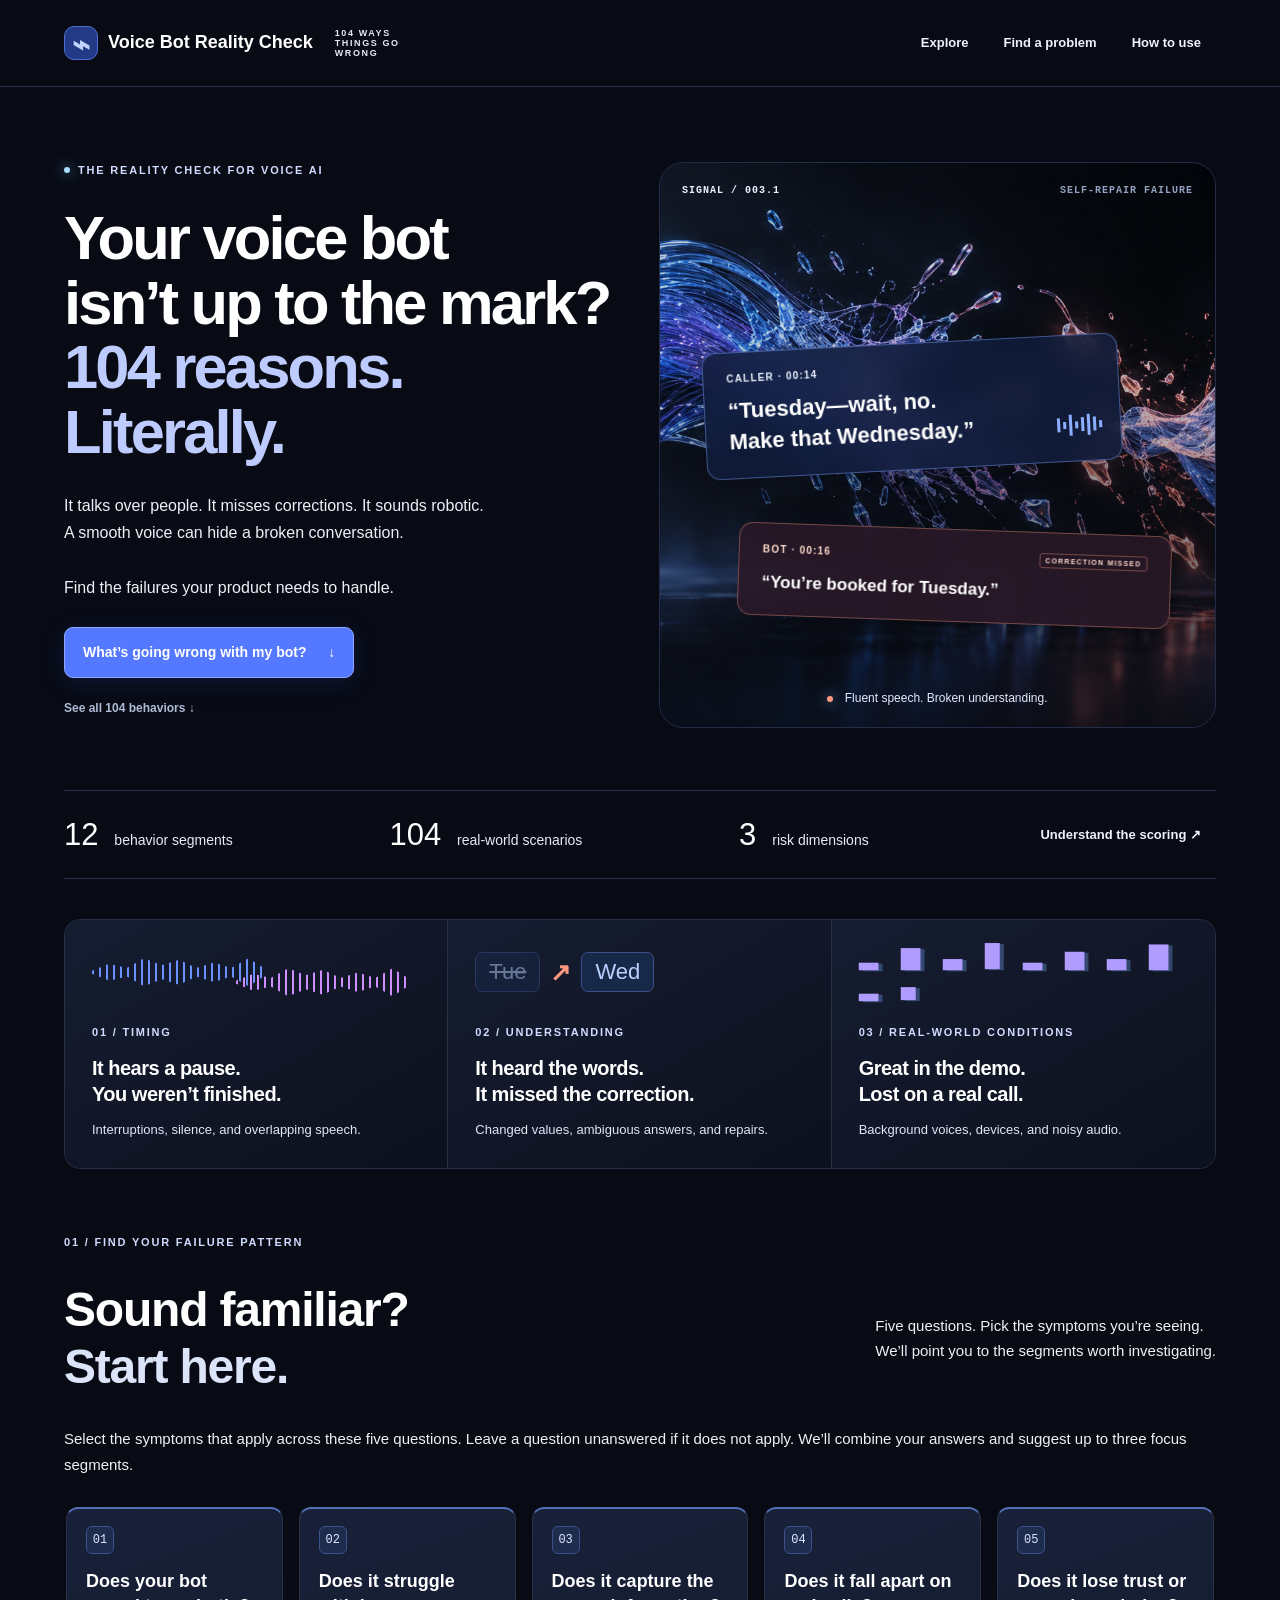
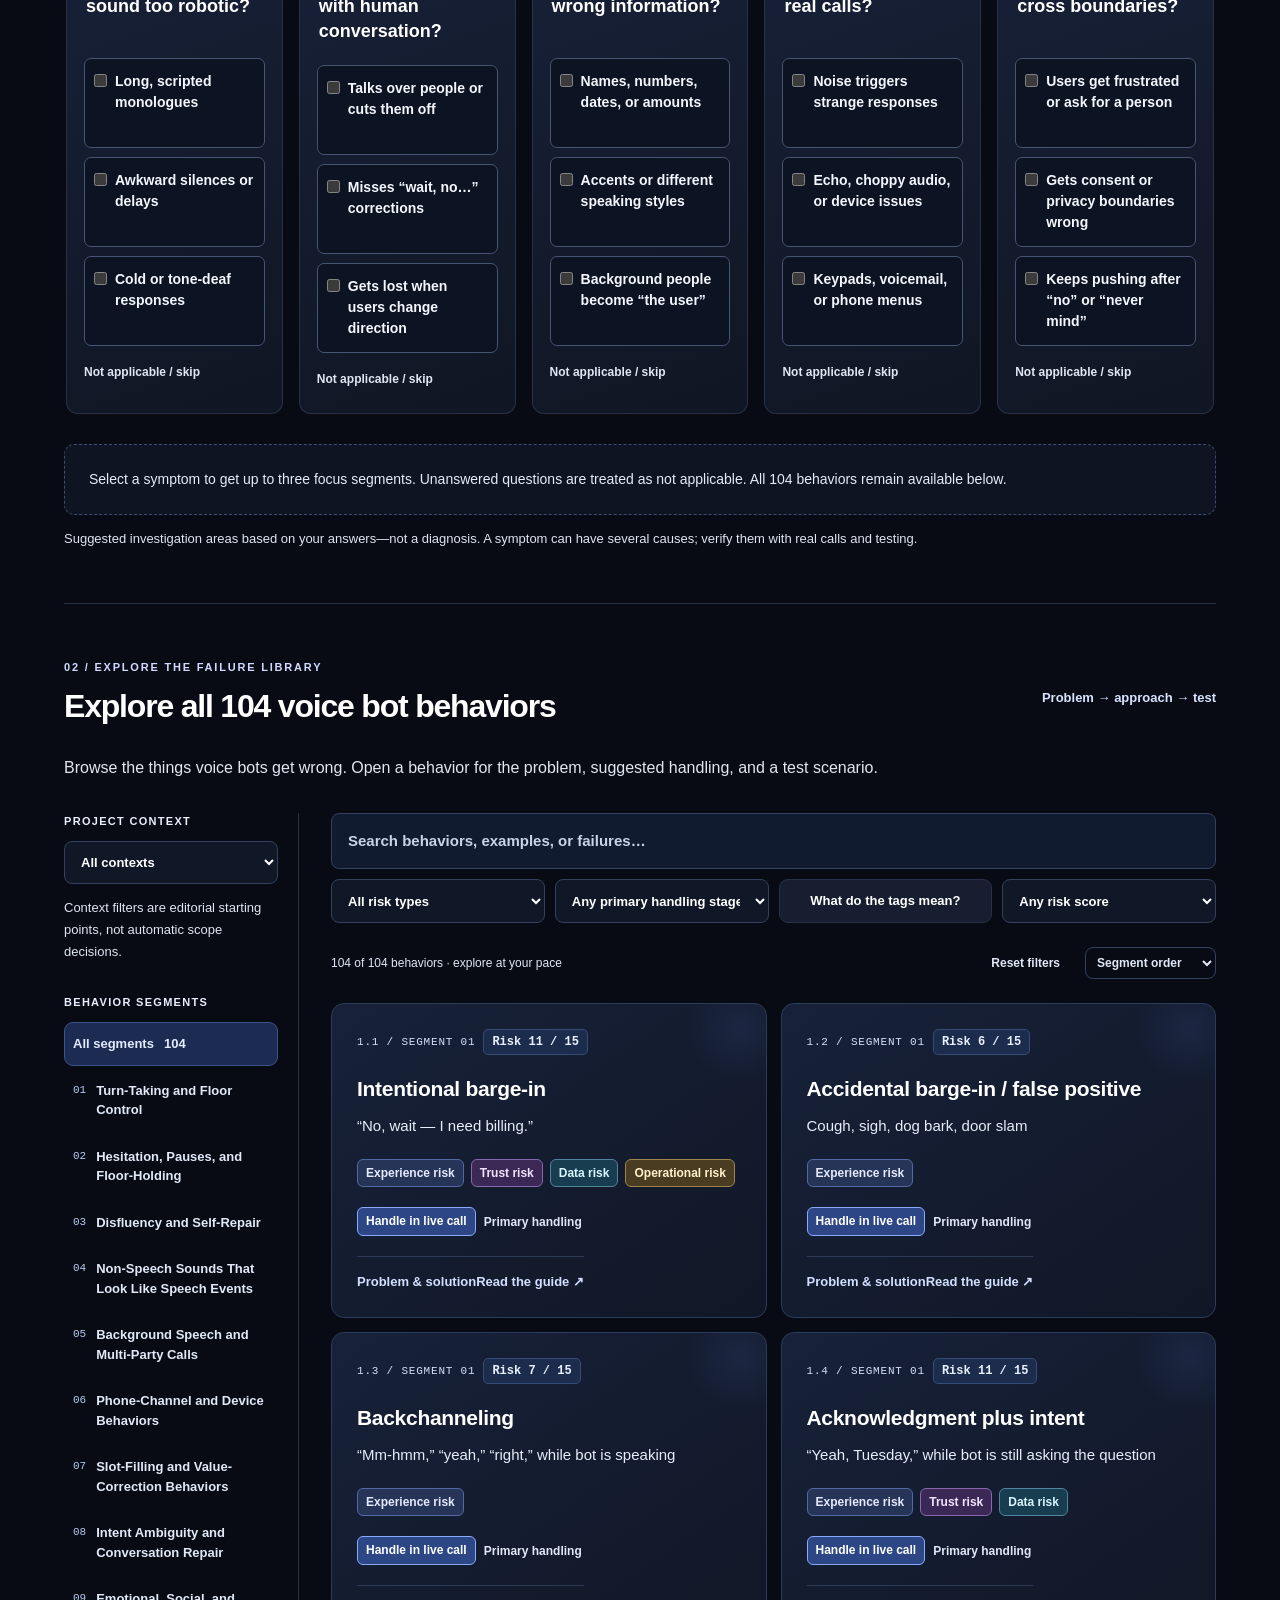
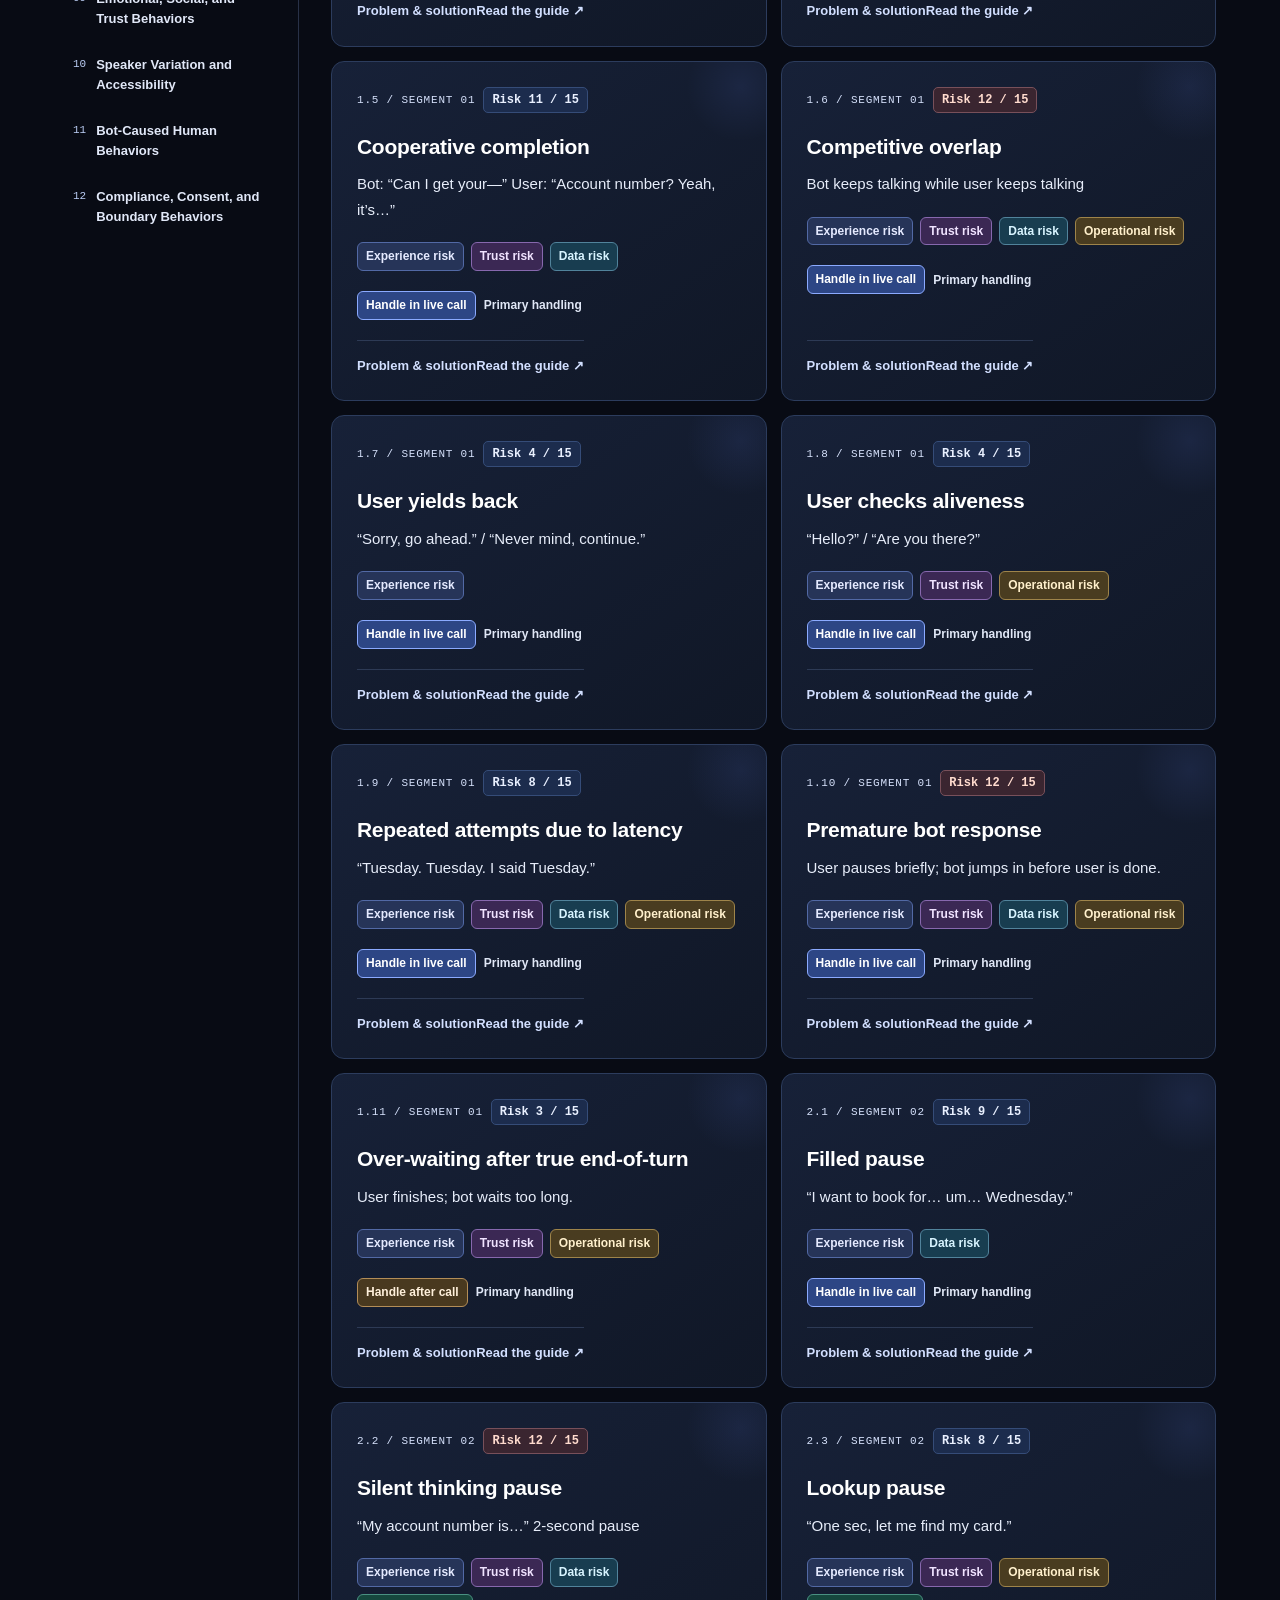
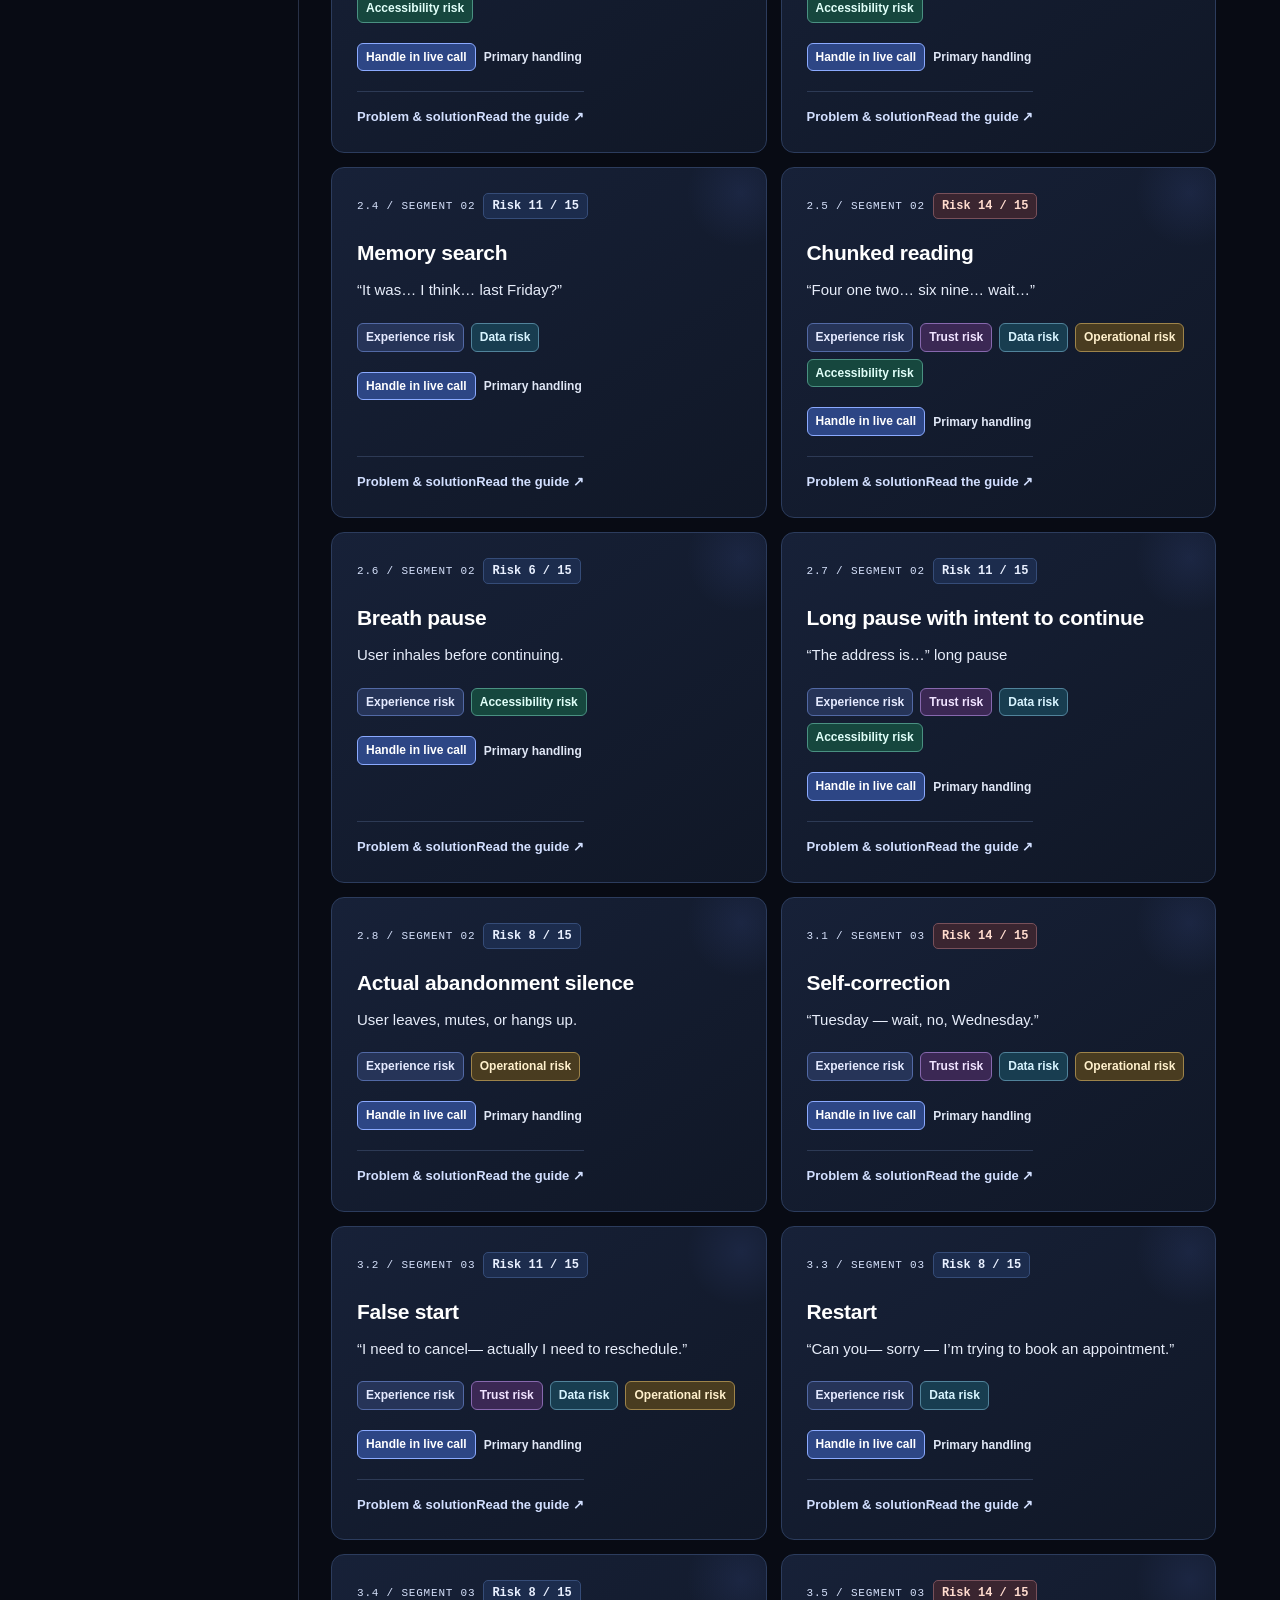
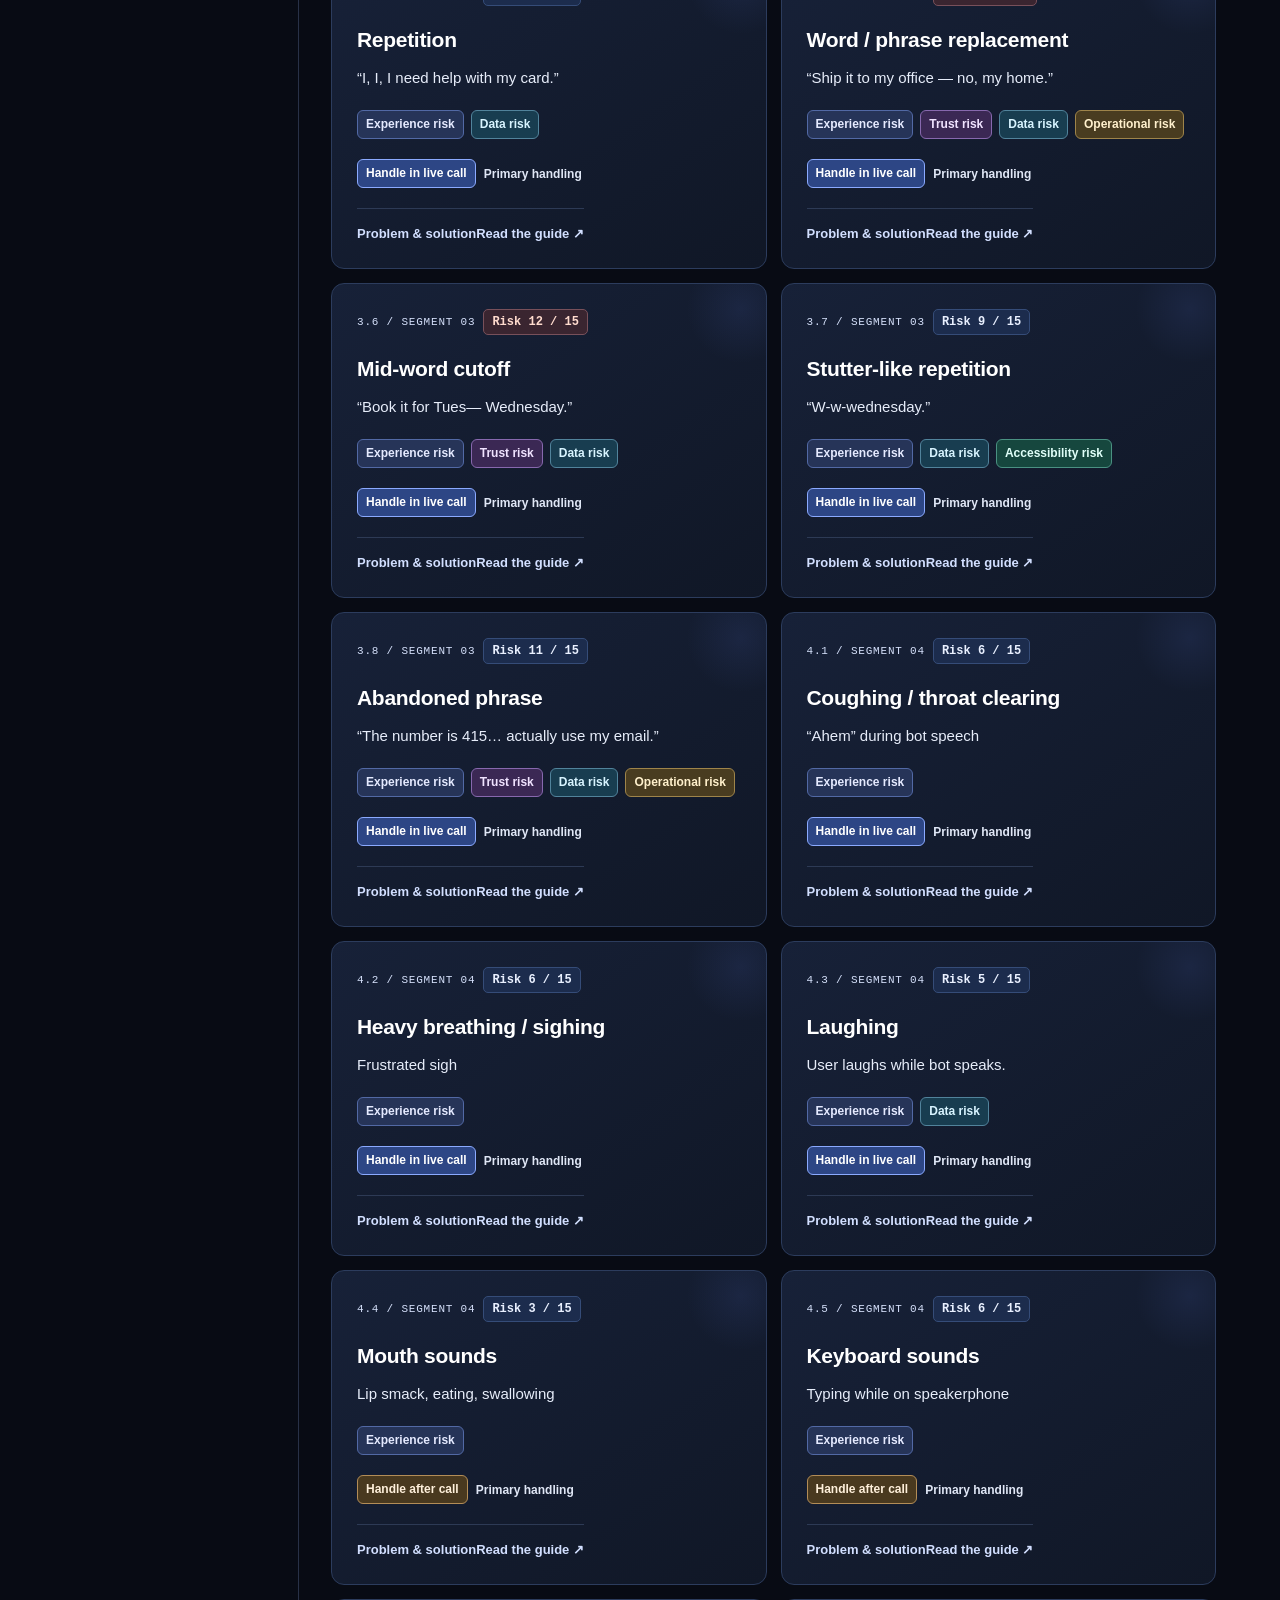
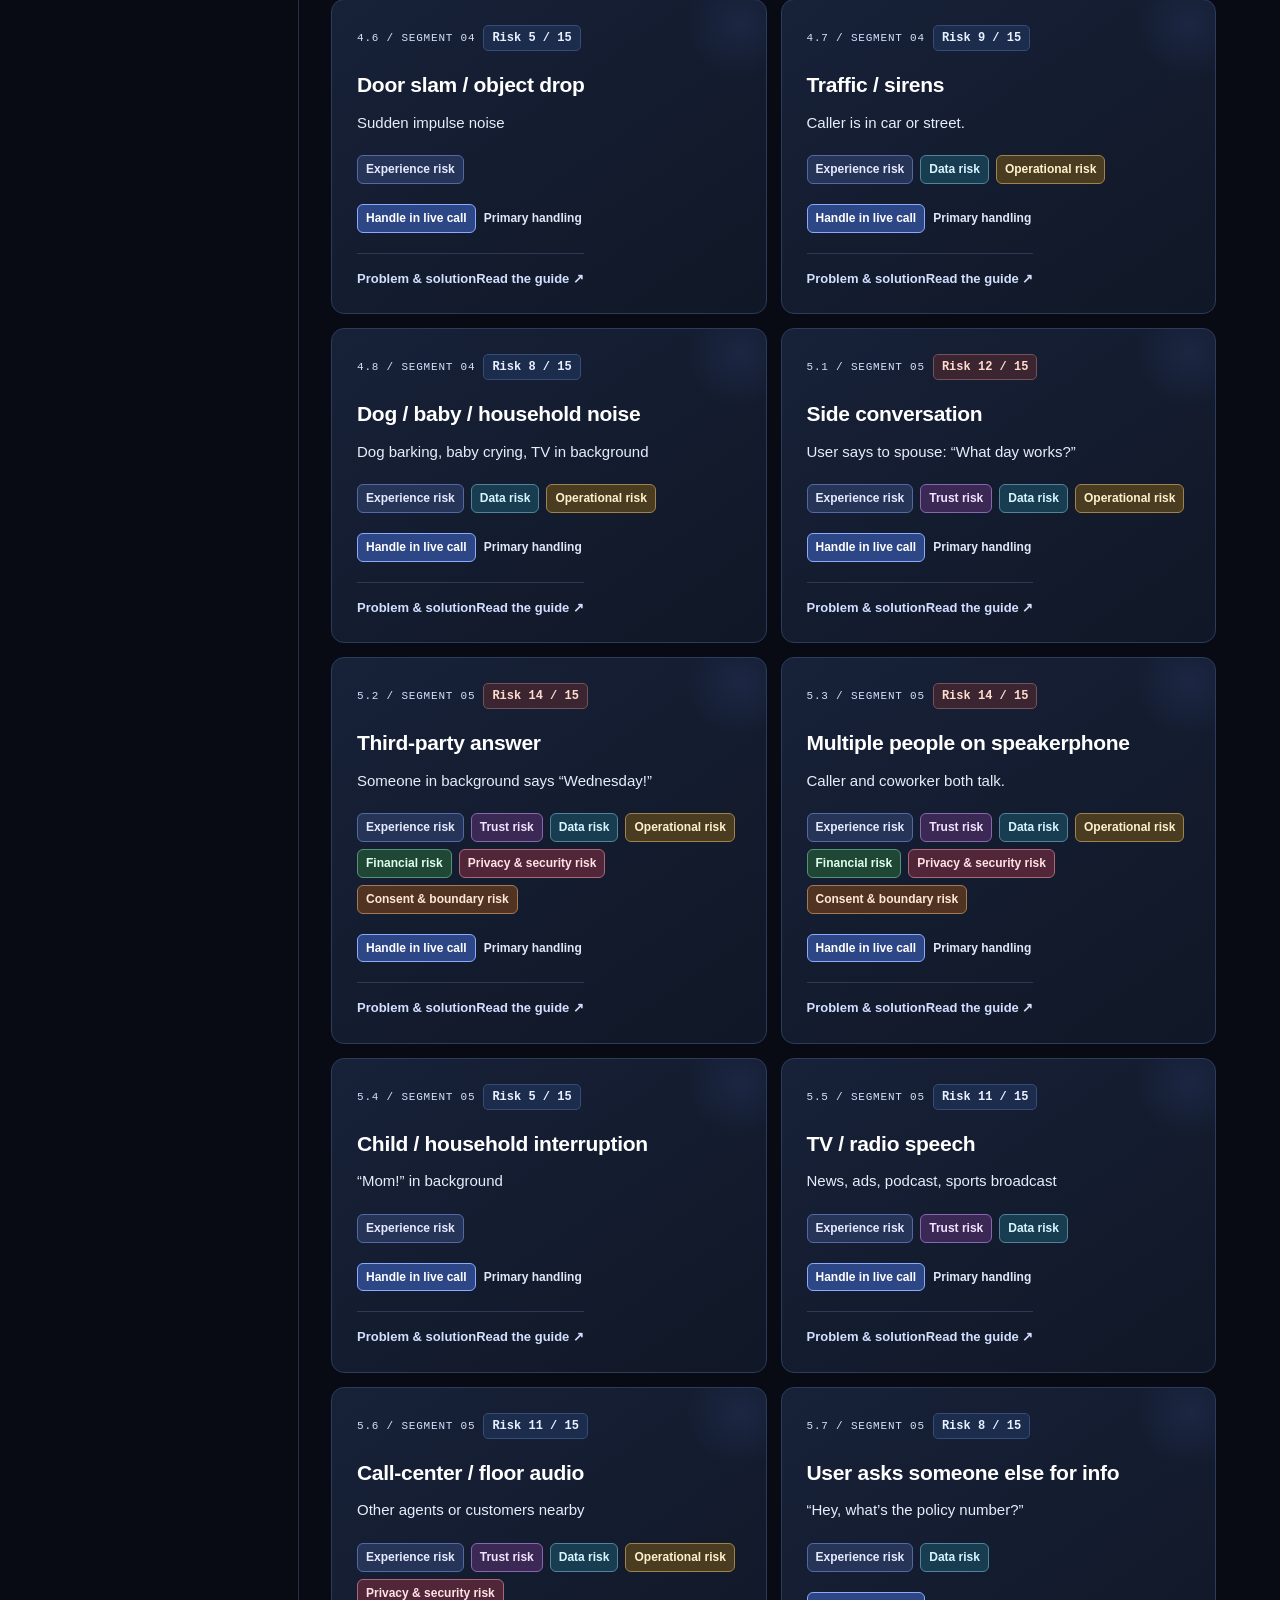
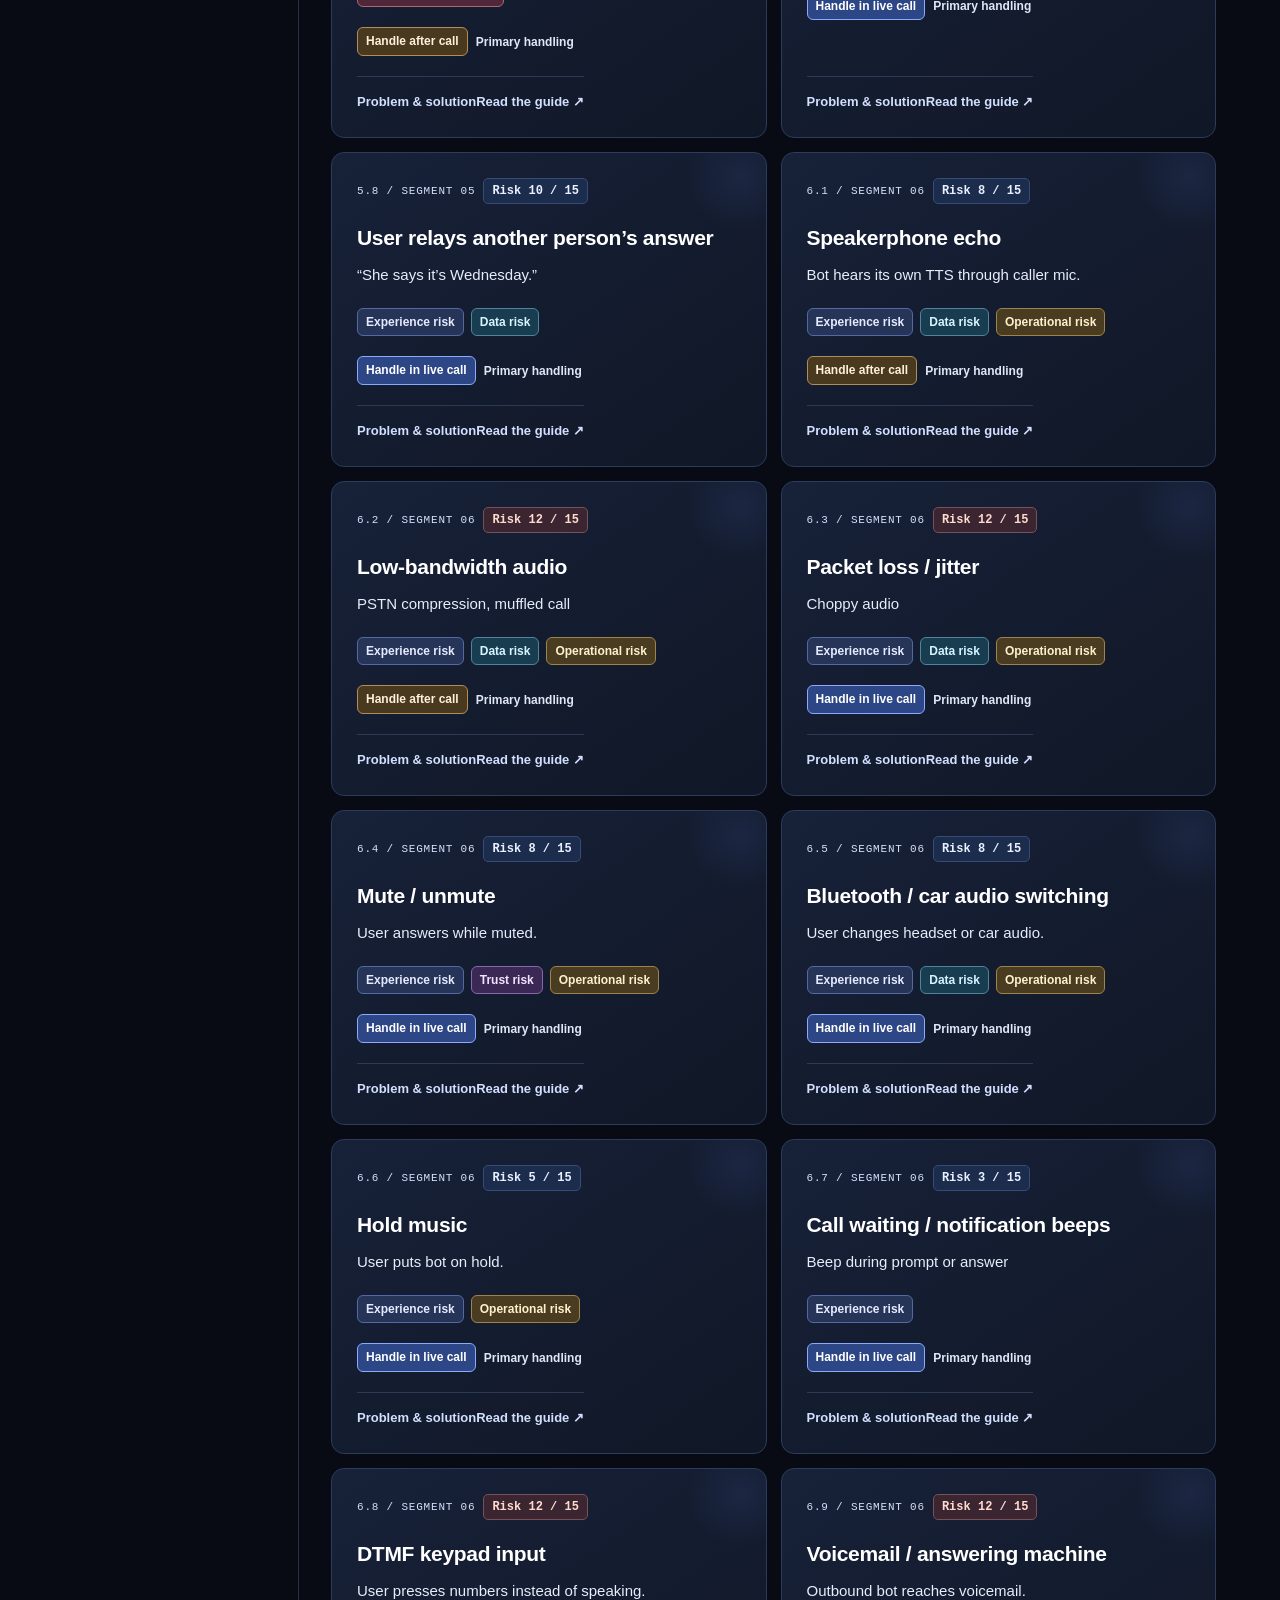
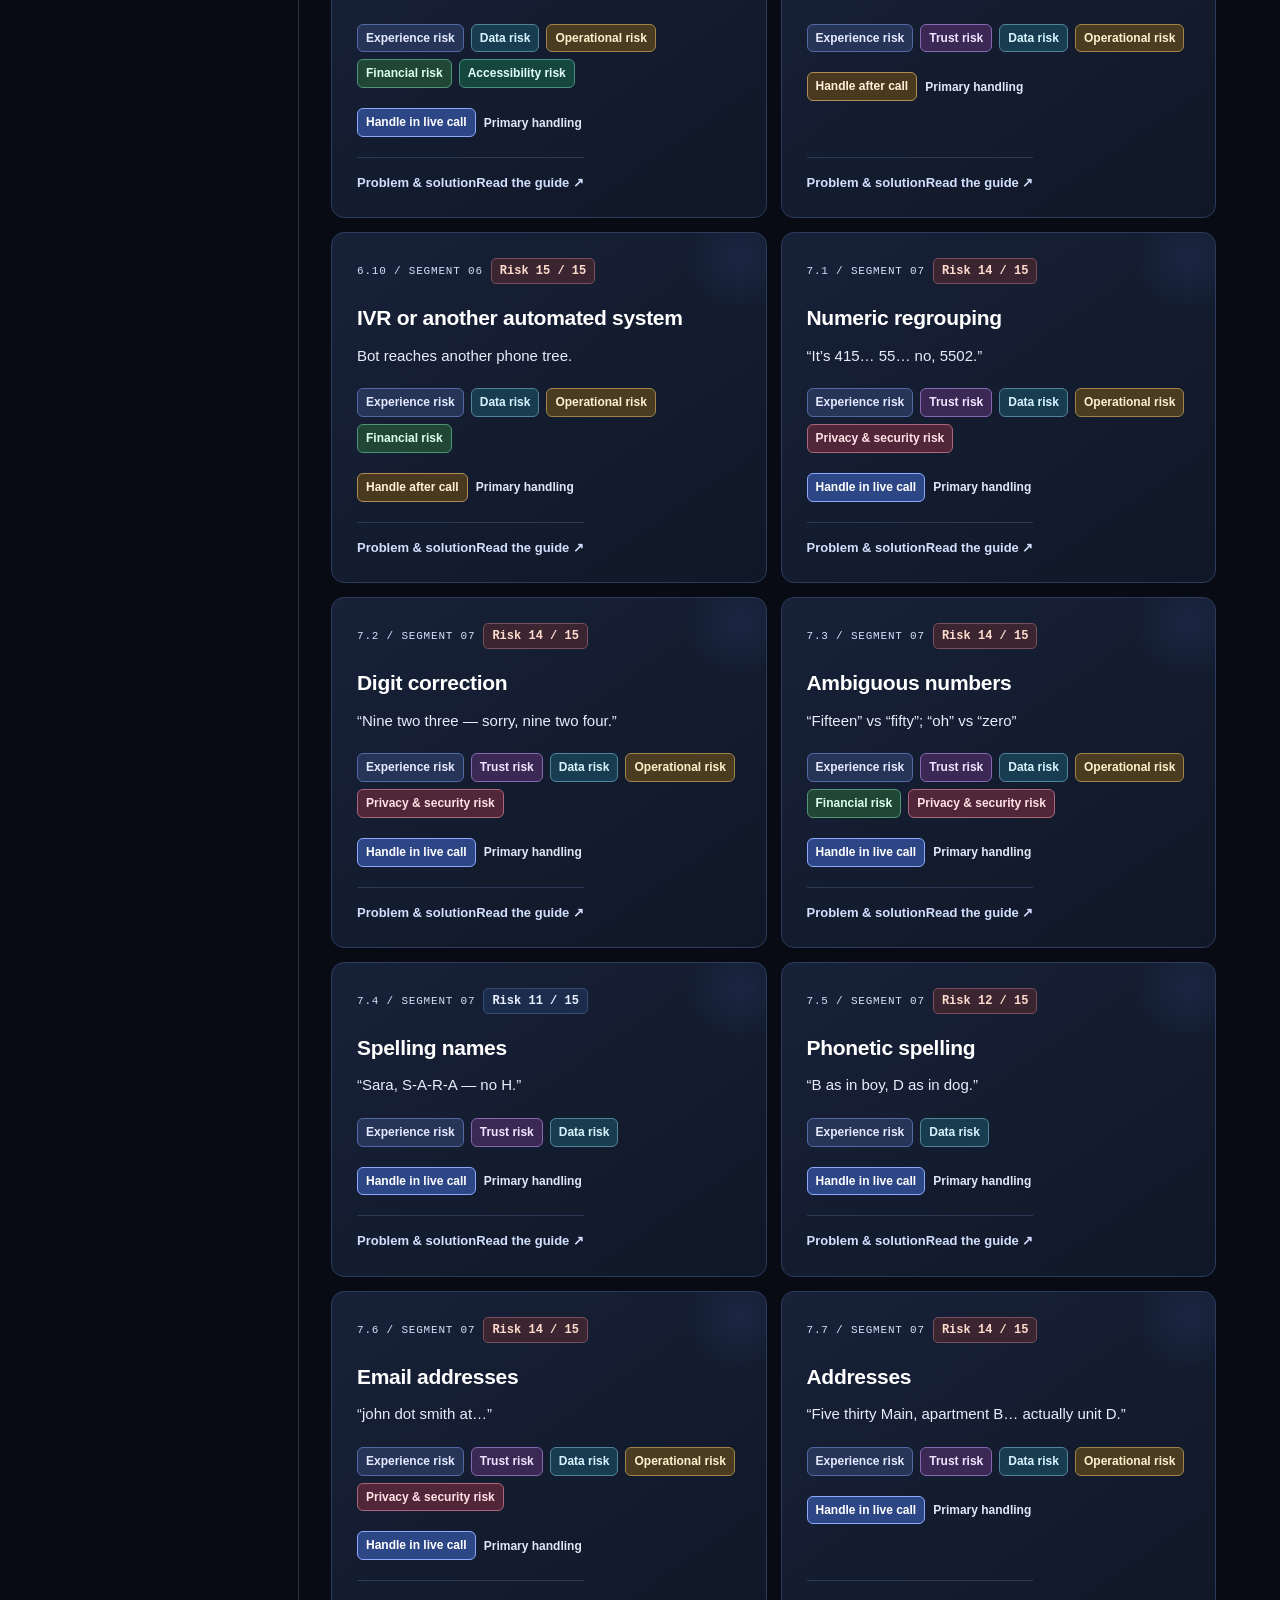
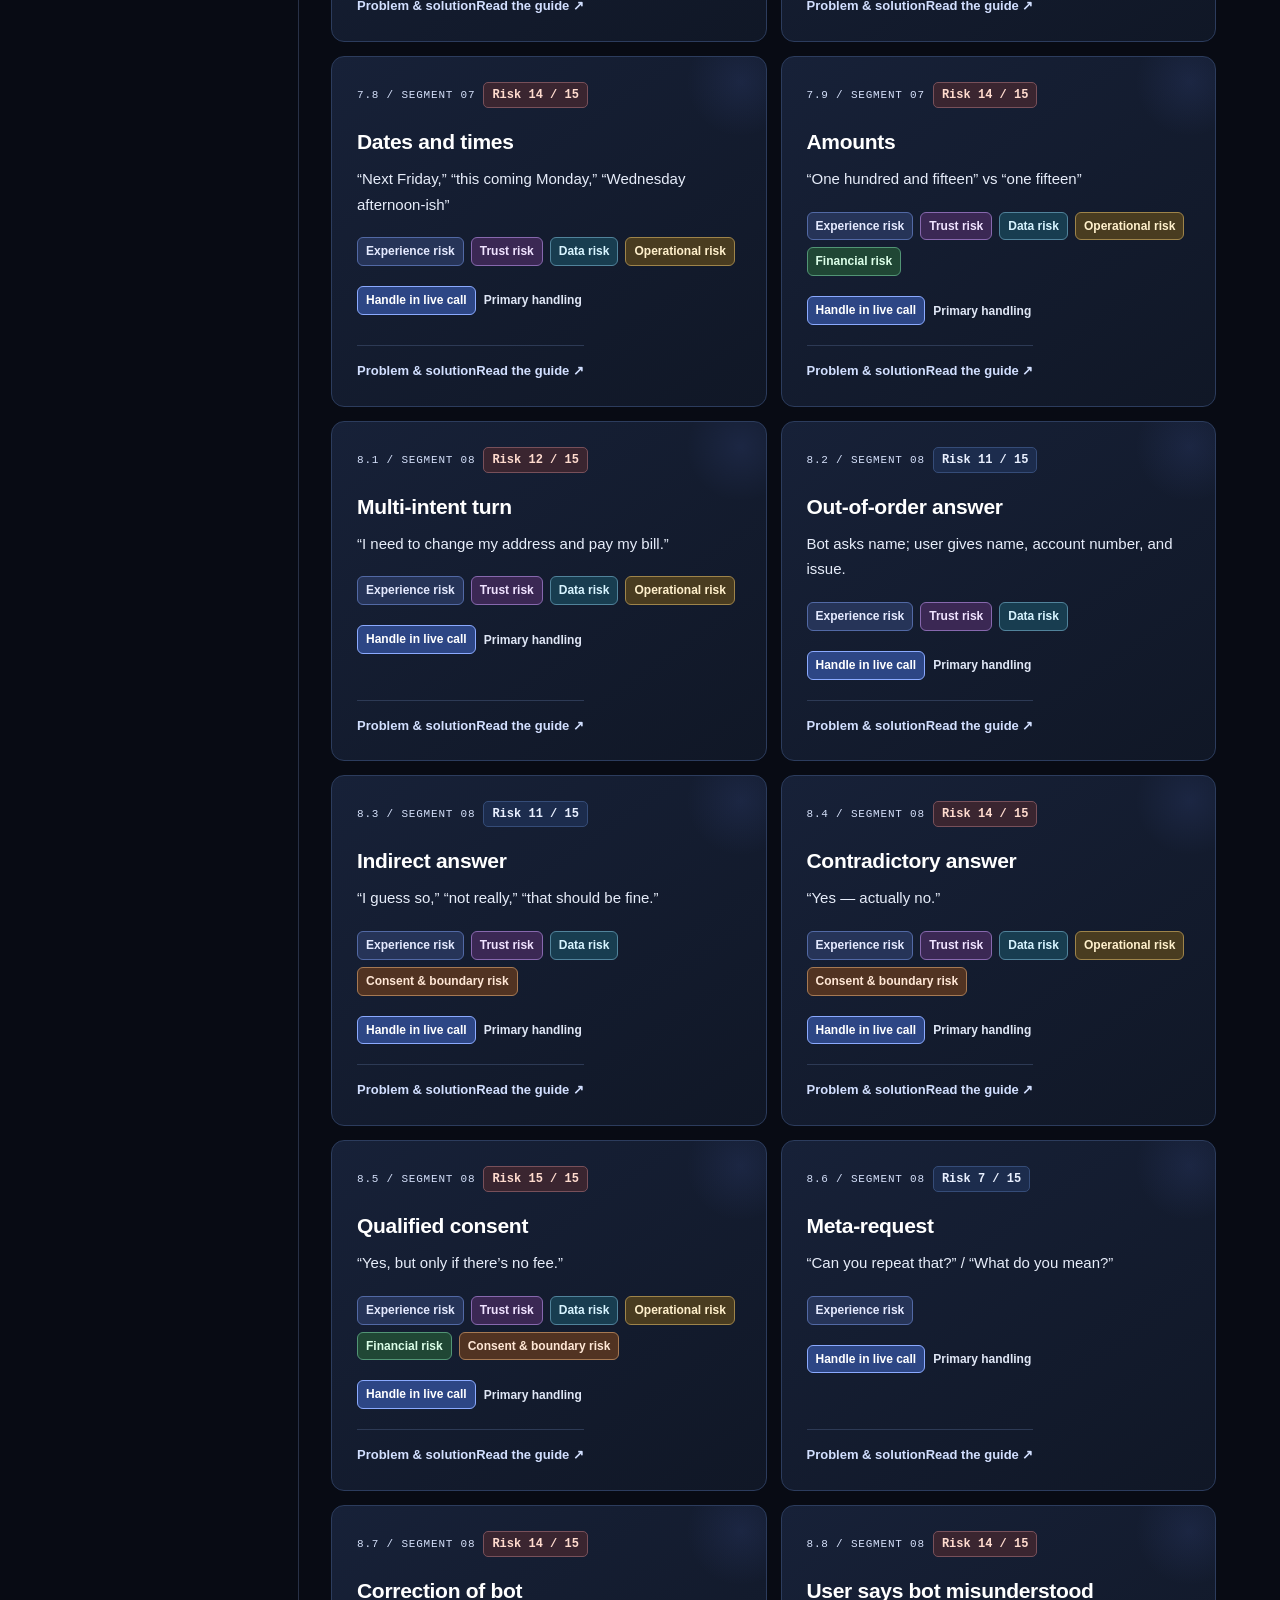
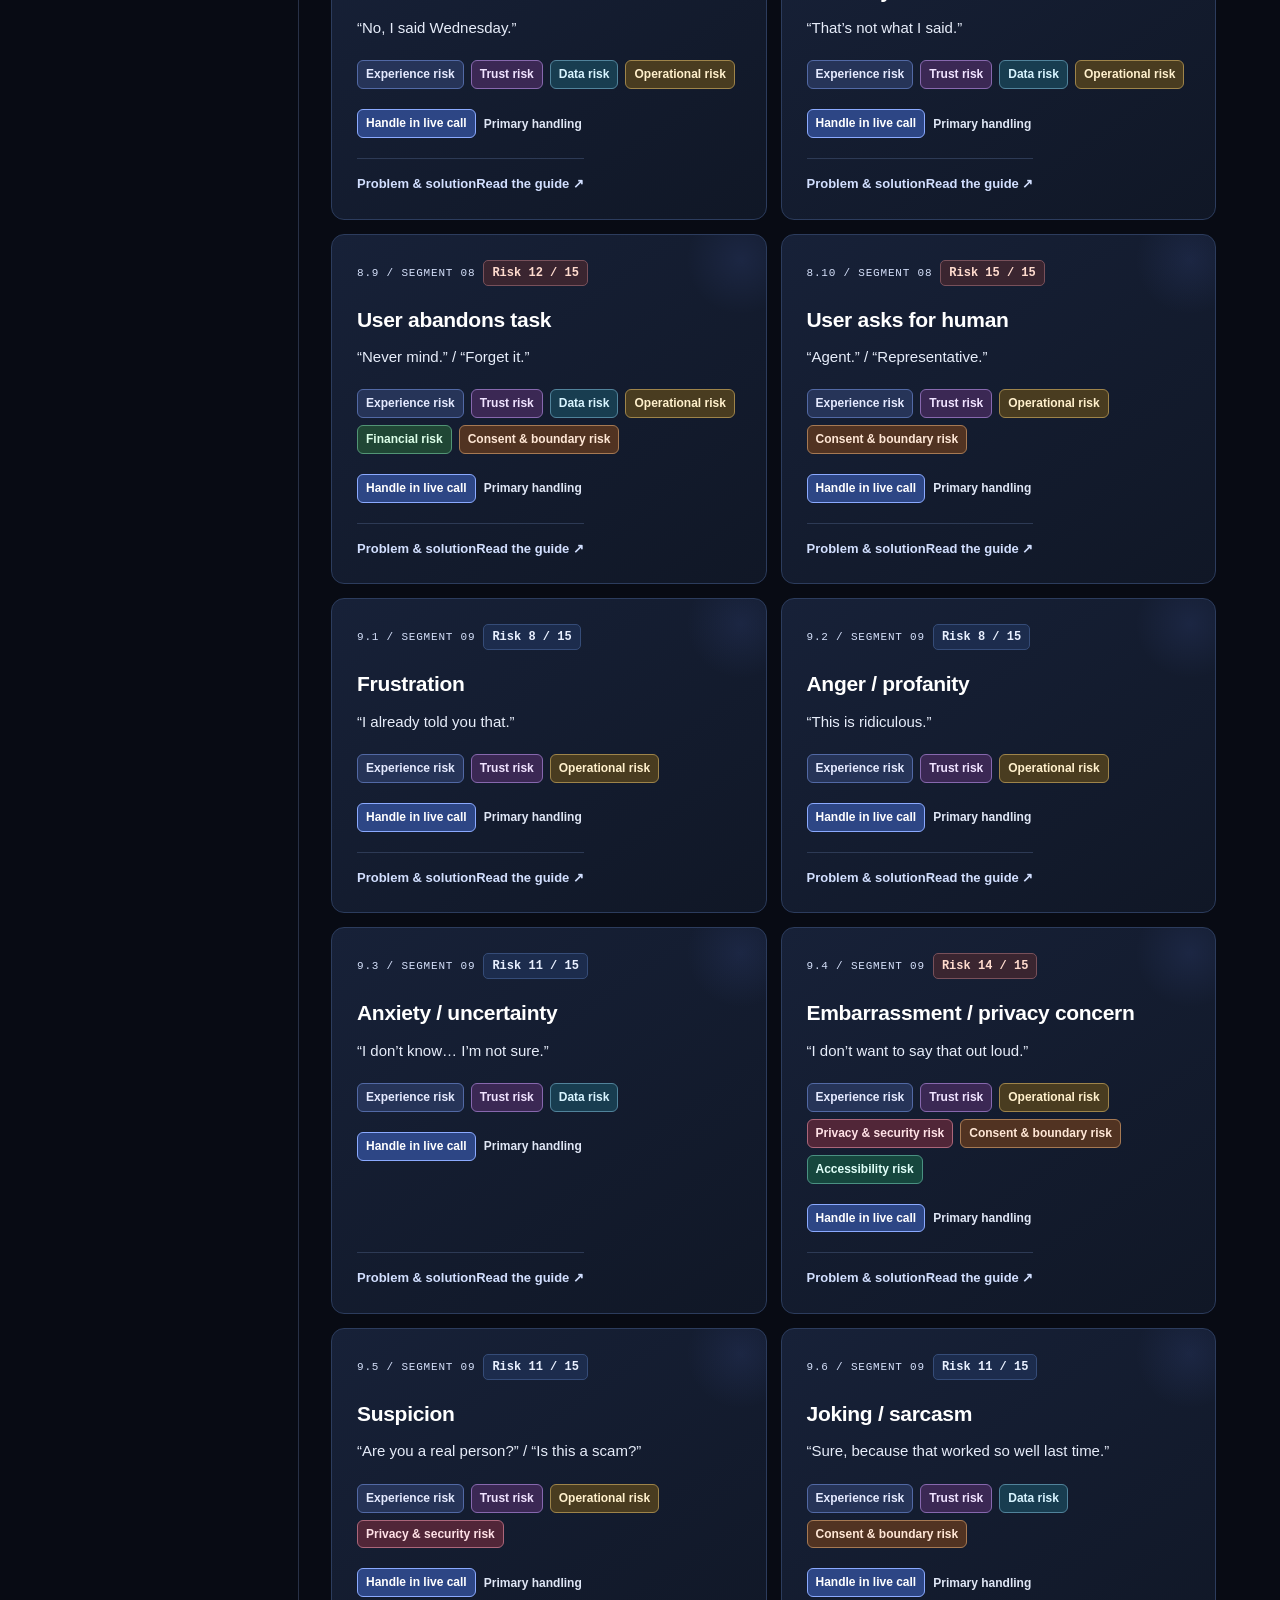
==== site/index.html @ ec58fc9d "Create voice bot behavior guide with GitHub Pages publishing" ====
<!doctype html>
<html lang="en"><head><meta charset="utf-8"><meta name="viewport" content="width=device-width,initial-scale=1"><meta name="description" content="Understand 104 voice bot failure patterns, explore suggested solutions, and learn how to test better conversations."><title>Why Your Voice Bot Fails — 104 Behaviors</title><link rel="stylesheet" href="style.css?v=top-three-6"></head>
<body><header><a class="brand" href="#"><span class="logo">⌁</span> Voice Bot Reality Check<span class="edition">104 WAYS THINGS GO WRONG</span></a><nav><button id="exploreNav">Explore</button><button id="symptomNav">Find a problem</button><button id="about">How to use</button></nav></header>
<main><section class="hero"><div><div class="eyebrow"><span class="live-dot"></span> THE REALITY CHECK FOR VOICE AI</div><h1>Your voice bot<br>isn’t up to the mark?<br><em>104 reasons.<br>Literally.</em></h1><p>It talks over people. It misses corrections. It sounds robotic.<br>A smooth voice can hide a broken conversation.<br><br>Find the failures your product needs to handle.</p><button class="primary" id="start">What’s going wrong with my bot? <span>↓</span></button><button class="textbtn" id="browse">See all 104 behaviors ↓</button></div><div class="hero-art"><img src="assets/conversation-fracture.png" alt="A luminous blue voice waveform breaks into misaligned fragments, illustrating a conversation failure."><div class="art-coordinate">SIGNAL / 003.1 <span>SELF-REPAIR FAILURE</span></div><div class="transcript human"><span>CALLER · 00:14</span>“Tuesday—wait, no.<br>Make that Wednesday.”<i class="soundbars"><b></b><b></b><b></b><b></b><b></b><b></b><b></b><b></b></i></div><div class="transcript bot"><span>BOT · 00:16 <em>CORRECTION MISSED</em></span>“You’re booked for Tuesday.”</div><div class="art-caption"><span class="live-dot"></span> Fluent speech. Broken understanding.</div></div></section>
<div class="stats"><span><b>12</b> behavior segments</span><span><b>104</b> real-world scenarios</span><span><b>3</b> risk dimensions</span><button id="method">Understand the scoring ↗</button></div>
<section class="failure-strip" aria-label="Three ways voice conversations break"><article><div class="signalviz overlap" aria-hidden="true"><span></span><span></span></div><div><span class="mini-label">01 / TIMING</span><h3>It hears a pause.<br>You weren’t finished.</h3><p>Interruptions, silence, and overlapping speech.</p></div></article><article><div class="signalviz repair" aria-hidden="true"><span>Tue</span><b>↗</b><span>Wed</span></div><div><span class="mini-label">02 / UNDERSTANDING</span><h3>It heard the words.<br>It missed the correction.</h3><p>Changed values, ambiguous answers, and repairs.</p></div></article><article><div class="signalviz noise" aria-hidden="true"><span>▂ ▆ ▃ █ ▂ ▅ ▃ ▇ ▂ ▄</span></div><div><span class="mini-label">03 / REAL-WORLD CONDITIONS</span><h3>Great in the demo.<br>Lost on a real call.</h3><p>Background voices, devices, and noisy audio.</p></div></article></section><section id="checkup"><div class="section-index">01 / FIND YOUR FAILURE PATTERN</div><div class="checkup-heading"><h2>Sound familiar?<br><span>Start here.</span></h2><p>Five questions. Pick the symptoms you’re seeing.<br>We’ll point you to the segments worth investigating.</p></div><p class="muted">Select the symptoms that apply across these five questions. Leave a question unanswered if it does not apply. We’ll combine your answers and suggest up to three focus segments.</p><div id="questions" class="questions"></div><div id="recommendations" aria-live="polite"></div><p class="small">Suggested investigation areas based on your answers—not a diagnosis. A symptom can have several causes; verify them with real calls and testing.</p></section><section id="library"><div class="sectionhead"><div><div class="section-index">02 / EXPLORE THE FAILURE LIBRARY</div><h2 id="viewTitle">What matters to your project?</h2></div><span class="library-note">Problem → approach → test</span></div><p class="muted" id="viewHint">Start broad, then narrow down. Open any behavior for examples, risks, and suggested handling.</p>
<div class="workspace"><aside><label for="context">PROJECT CONTEXT</label><select id="context"><option value="all">All contexts</option><option value="general">Conversation quality</option><option value="transactions">Bookings & transactions</option><option value="phone">Phone & outbound calls</option><option value="sensitive">Sensitive information & consent</option><option value="inclusive">Accessibility & caller diversity</option></select><p class="small">Context filters are editorial starting points, not automatic scope decisions.</p><div class="sideheading">BEHAVIOR SEGMENTS</div><div id="segments"></div></aside>
<div class="results"><div class="filters"><input id="search" type="search" placeholder="Search behaviors, examples, or failures…" aria-label="Search behaviors"><select id="riskType" aria-label="Risk type"><option value="all">All risk types</option><option value="experience">Experience risk</option><option value="trust">Trust risk</option><option value="data">Data risk</option><option value="operational">Operational risk</option><option value="financial">Financial risk</option><option value="privacy">Privacy & security risk</option><option value="consent">Consent & boundary risk</option><option value="accessibility">Accessibility risk</option></select><select id="handling" aria-label="Primary handling stage"><option value="all">Any primary handling stage</option><option value="live">Handle in live call first</option><option value="after">Handle after call first</option></select><button id="tagHelp" class="tag-help">What do the tags mean?</button><select id="risk" aria-label="Risk score filter"><option value="0">Any risk score</option><option value="12">Score 12–15</option><option value="9">Score 9–11</option><option value="3">Score 3–8</option></select></div><div class="resultline"><span id="resultCount" aria-live="polite"></span><button id="reset">Reset filters</button><select id="sort" aria-label="Sort behaviors"><option value="source">Segment order</option><option value="risk">Highest risk first</option></select></div><div id="segmentIntro"></div><div id="cards"></div></div></div></section>
<footer><b>Voice Bot Reality Check</b><span>Based on “Voice Bot Behavioral Ailments — 12 Segments — Part 1”.</span><button id="sources">Sources & glossary</button></footer></main>
<dialog id="modal"><button class="close" aria-label="Close dialog">×</button><div id="modalBody"></div></dialog><div id="toast" role="status"></div><script src="data.js"></script><script src="solutions.js"></script><script src="risk-tags.js"></script><script src="app.js"></script></body></html>
---- site/style.css ----
:root{color-scheme:dark;--ink:#f2f4ff;--muted:#a1abc2;--paper:#080b14;--panel:#111725;--line:#283147;--blue:#6988ff;--cyan:#80cfff;--coral:#ff987f;--green:#a2b7ff}*{box-sizing:border-box}html{scroll-behavior:smooth}body{margin:0;background:var(--paper);color:var(--ink);font:15px/1.5 Arial,Helvetica,sans-serif}button,input,select,textarea{font:inherit}button,a,select{touch-action:manipulation}button{cursor:pointer;color:var(--ink);border:1px solid var(--line);background:#171e30;border-radius:9px;padding:11px 15px;transition:background .2s,transform .2s,border-color .2s}button:hover{background:#202b44;border-color:#637ebf}button:focus-visible,a:focus-visible,input:focus-visible,select:focus-visible,summary:focus-visible{outline:3px solid var(--cyan);outline-offset:4px}header{max-width:1600px;margin:auto;padding:22px 5%;display:flex;align-items:center;justify-content:space-between;border-bottom:1px solid var(--line)}.brand{display:flex;align-items:center;gap:10px;text-decoration:none;color:inherit;font:600 18px Arial,Helvetica,sans-serif}.logo{display:grid;place-items:center;color:#c3d3ff;background:#233b87;width:34px;height:34px;border:1px solid #4c6ed2;border-radius:10px;font-size:30px}.edition{font:500 8px Arial;letter-spacing:1.6px;color:var(--muted);max-width:100px;margin-left:12px}nav{display:flex;gap:5px}nav button{border:0;background:transparent;font-size:12px}#scopeCount{padding:2px 6px;margin-left:5px;background:#293d7a;color:#c8d6ff;border-radius:4px}main{max-width:1500px;padding:0 5%;margin:auto}.hero{position:relative;display:grid;grid-template-columns:1.05fr 1fr;gap:10px;padding:75px 0 62px;align-items:center}.eyebrow,.section-index,.mini-label{font-size:10px;letter-spacing:1.8px;font-weight:600;color:#a2b7ff}.eyebrow{display:flex;align-items:center;gap:8px}.live-dot{display:inline-block;width:6px;height:6px;border-radius:50%;background:var(--cyan);box-shadow:0 0 13px #6cafff}h1,h2,h3{font-family:Arial,Helvetica,sans-serif}h1{font-size:clamp(40px,4.8vw,70px);font-weight:500;letter-spacing:-3.5px;line-height:1.05;margin:28px 0}h1 em{font-style:normal;color:#a0b9ff}p{line-height:1.7}.hero p{font-size:14px;color:var(--muted);margin:0 0 26px;max-width:510px}.primary{background:#5478ff;border:1px solid #8da7ff;color:#fff;padding:14px 18px;box-shadow:0 5px 24px #355eff26}.primary:hover{background:#6b8aff;transform:translateY(-2px)}.primary span{padding-left:18px}.textbtn{background:transparent;border:0;font-size:12px}.hero .textbtn{display:block;padding-left:0;margin-top:10px;color:#aebbd7}.hero-art{position:relative;min-width:0;min-height:470px;align-self:stretch;border-radius:24px;overflow:hidden;background:#080c19;isolation:isolate;border:1px solid #242d48}.hero-art>img{position:absolute;width:100%;height:100%;object-fit:cover;object-position:center;z-index:-2;opacity:.9}.hero-art:after{content:'';position:absolute;inset:0;background:linear-gradient(180deg,#080b1430,#080b1400 35%,#080b14d9);z-index:-1}.art-coordinate{display:flex;justify-content:space-between;font:9px monospace;letter-spacing:1px;color:#adc2ef;padding:22px}.art-coordinate span{color:#93a2bf}.transcript{position:absolute;left:8%;right:8%;padding:20px 23px;border:1px solid #7ca1ff70;background:#101c3bd9;backdrop-filter:blur(14px);border-radius:14px;font:400 22px/1.4 Arial;box-shadow:0 15px 60px #0005}.transcript>span{display:block;font:9px Arial;letter-spacing:1.2px;color:#b2c9ff;margin-bottom:12px}.transcript.human{top:32%;right:17%;transform:rotate(-3deg);animation:float 7s ease-in-out infinite}.transcript.bot{top:65%;left:14%;font-size:17px;border-color:#ed937d66;background:#2a1826d9;transform:rotate(2deg);animation:float 8s ease-in-out infinite reverse}.transcript.bot>span{color:#f8b5a4;display:flex;justify-content:space-between;gap:8px}.transcript em{font-style:normal;font-size:7px;border:1px solid #ed937d66;padding:3px 5px;border-radius:3px}.art-caption{position:absolute;bottom:20px;width:100%;text-align:center;font-size:10px;color:#b5c2dd}.art-caption .live-dot{margin-right:8px;background:var(--coral)}.soundbars{display:flex;gap:3px;position:absolute;right:18px;bottom:25px;height:21px;align-items:center}.soundbars b{display:block;width:3px;height:14px;background:#8aafff;animation:wave 1.2s ease-in-out infinite}.soundbars b:nth-child(2n){height:7px;animation-delay:.3s}.soundbars b:nth-child(3n){height:21px;animation-delay:.6s}.stats{display:flex;align-items:center;justify-content:space-between;border-top:1px solid var(--line);border-bottom:1px solid var(--line);padding:23px 0;color:var(--muted);font-size:12px}.stats b{font:500 31px Arial;color:var(--ink);margin-right:12px}.stats button{font-size:11px;border:0;background:none;color:#b2c5ff}.failure-strip{display:grid;grid-template-columns:repeat(3,1fr);gap:0;margin:40px 0 0;border:1px solid var(--line);border-radius:16px;overflow:hidden}.failure-strip article{padding:27px;border-right:1px solid var(--line);background:linear-gradient(150deg,#151d31,#0d111d)}.failure-strip article:last-child{border-right:0}.failure-strip h3{font-size:19px;line-height:1.3;letter-spacing:-.5px;font-weight:500;margin:12px 0}.failure-strip p{font-size:11px;color:var(--muted);margin:0}.mini-label{font-size:8px;color:#869ac5}.signalviz{height:50px;margin:0 0 22px;display:flex;align-items:center;gap:10px}.overlap span{height:28px;width:53%;background:repeating-linear-gradient(90deg,#6a91ff 0 2px,transparent 2px 7px);clip-path:polygon(0 45%,10% 20%,20% 35%,30% 0,40% 25%,50% 5%,60% 35%,70% 15%,80% 35%,90% 0,100% 40%,100% 60%,90% 100%,80% 65%,70% 85%,60% 65%,50% 95%,40% 75%,30% 100%,20% 65%,10% 80%,0 55%)}.overlap span+span{background:repeating-linear-gradient(90deg,#cf8dff 0 2px,transparent 2px 7px);margin-left:-40px;transform:translateY(10px)}.repair span{font:22px Arial;padding:6px 13px;border:1px solid #3b528c;background:#182848;border-radius:7px;color:#bad1ff}.repair span:first-child{text-decoration:line-through;opacity:.5}.repair b{font-size:25px;color:var(--coral)}.noise span{font:25px monospace;letter-spacing:4px;color:#b09bff;text-shadow:4px 1px #77a7ff55}#checkup{padding:65px 0 40px;border-bottom:1px solid var(--line);scroll-margin-top:24px}.checkup-heading{display:flex;align-items:center;justify-content:space-between;gap:30px;margin:18px 0}h2{font-size:32px;letter-spacing:-1.2px;line-height:1.2;font-weight:500;margin:12px 0}.checkup-heading h2{font-size:48px}.checkup-heading h2 span{color:#8496be}.checkup-heading p{font-size:13px;color:var(--muted);max-width:440px}#checkup>.muted{font-size:12px}.questions{display:grid;grid-template-columns:repeat(5,1fr);gap:12px;margin:30px 0}.question{border:1px solid var(--line);border-top:2px solid #536fb6;border-radius:12px;padding:17px;background:linear-gradient(160deg,#182139,#101623);min-width:0;transition:border-color .2s,transform .2s}.question:has(input:checked){border-color:#6988ff;transform:translateY(-4px);box-shadow:0 10px 30px #223f8f20}.question legend{float:left;width:100%;font:500 17px/1.4 Arial;margin-bottom:20px;min-height:108px}.question legend>span{display:grid;place-items:center;font:10px monospace;color:#b0c3ff;border:1px solid #3c528d;border-radius:6px;background:#1e2c4e;width:28px;height:28px;margin-bottom:15px}.answer{clear:both;display:flex;gap:8px;align-items:flex-start;padding:11px 8px;border:1px solid #303d59;border-radius:7px;font:400 12px/1.5 Arial;letter-spacing:0;min-height:76px;margin-bottom:9px;background:#0b1120;color:#c4cee1;cursor:pointer;transition:background .2s,border-color .2s}.answer:hover{border-color:#6f8cd3}.answer:has(input:checked){background:#253b76;border-color:#86a4ff;color:white}.answer input{margin:3px 0 0;accent-color:#8aaaff;flex:none}.unsure{background:transparent;border:0;font-size:10px;padding:8px 0;color:var(--muted);text-align:left}.recommendhead{display:flex;gap:30px;justify-content:space-between;align-items:center;margin:30px 0 18px}.recommendhead p{color:var(--muted);font-size:12px}.recommendhead .primary{white-space:nowrap;font-size:12px}.recommendgrid{display:grid;grid-template-columns:repeat(3,1fr);gap:12px}.recommenditem{border:1px solid #344a7a;border-radius:10px;padding:18px;margin:0;background:#121e37;animation:arrive .3s ease}.recommenditem summary{font-size:12px;line-height:1.5}.recommenditem small{display:block;font-size:10px;color:var(--muted);margin:9px 0 0 24px}.segmentnum{font:10px monospace;color:#a8c7ff;margin-right:10px}.recommenditem button{font-size:11px}.checkempty{border:1px dashed #3d4e72;border-radius:10px;padding:24px;color:var(--muted);font-size:12px;background:#0e1422}.muted,.small{color:var(--muted)}.small{font-size:11px;line-height:1.7}#library{padding-top:55px;scroll-margin-top:24px}.sectionhead{display:flex;justify-content:space-between;align-items:center;gap:20px}h3{font-weight:500;font-size:19px;line-height:1.4;margin:12px 0}.workspace{display:grid;grid-template-columns:235px 1fr;gap:32px;margin-top:32px}aside{border-right:1px solid var(--line);padding-right:20px}label,.sideheading{font-size:9px;letter-spacing:1.3px;font-weight:600;display:block;margin:0 0 12px;color:#a9b8d6}.sideheading{margin-top:30px}input,select,textarea{border:1px solid #33415f;background:#101827;color:var(--ink);padding:12px;border-radius:8px;min-width:0}aside select{width:100%;font-size:11px}#segments button{width:100%;display:flex;gap:10px;text-align:left;border:1px solid transparent;background:transparent;padding:11px 8px;font-size:11px;line-height:1.5;margin:3px 0;color:#a9b8d6}#segments button.active{background:#1c2b51;border-color:#3b5490;color:#e3ebff}#segments button.recommended{border-left:2px solid #779cff}#segments .num{font:9px monospace;opacity:.6;margin-top:3px}.filters{display:flex;gap:10px;flex-wrap:wrap}.filters input{flex:1 1 100%;padding:16px;font-size:13px;background:#111b2f}.filters select{flex:1;font-size:11px}.resultline{display:flex;align-items:center;gap:10px;padding:20px 0;font-size:10px;color:var(--muted)}.resultline button{border:0;background:none;font-size:10px;margin-left:auto}.resultline select{padding:7px;font-size:10px;background:transparent}#cards{display:grid;grid-template-columns:1fr 1fr;gap:14px}.card{position:relative;text-align:left;padding:25px;background:linear-gradient(145deg,#172138,#101726);border:1px solid #2c3c5d;border-radius:13px;display:flex;flex-direction:column;min-height:232px;animation:arrive .3s ease both;overflow:hidden}.card:before{content:'';position:absolute;right:-30px;top:-30px;width:110px;height:110px;background:radial-gradient(circle,#6988ff18,transparent 70%);pointer-events:none}.card:hover{transform:translateY(-4px);border-color:#6c8cda;box-shadow:0 15px 35px #0003;background:#192743}.cardtop{display:flex;align-items:center;justify-content:space-between;gap:8px}.category{font:9px monospace;letter-spacing:.8px;color:#94a8cc;text-transform:uppercase}.badge{font:10px monospace;padding:5px 8px;background:#1c2c4d;color:#b6ceff;border:1px solid #354c78;border-radius:5px;white-space:nowrap}.badge.high{background:#3a2530;border-color:#78505a;color:#ffc3ae}.card h3{font-size:19px;margin:19px 0 8px;letter-spacing:-.3px}.example{font-size:12px;line-height:1.7;color:#a6b4d0;margin:2px 0 24px}.cardbottom{margin-top:auto;display:flex;justify-content:space-between;border-top:1px solid #2d3a55;padding-top:15px;font-size:10px}.tag{color:#a8bfff}.cardbottom>span:last-child{color:#bed0ff}#segmentIntro:not(:empty){background:#172340;border:1px solid #344c7e;border-radius:12px;padding:24px;margin-bottom:18px}#segmentIntro p{font-size:13px}details{margin:20px 0;border-top:1px solid var(--line);padding-top:18px}summary{cursor:pointer;font-weight:500;font-size:13px}details p{font-size:12px;color:var(--muted)}footer{display:flex;align-items:center;justify-content:space-between;gap:25px;border-top:1px solid var(--line);margin-top:60px;padding:30px 0;font-size:10px;color:var(--muted)}footer button{font-size:10px;border:0;background:none}dialog{border:1px solid #425781;border-radius:20px;width:min(720px,94vw);max-height:90vh;padding:38px;background:linear-gradient(150deg,#172138,#0c1220);color:var(--ink);box-shadow:0 30px 100px #0008}dialog[open]{animation:arrive .2s ease}dialog::backdrop{background:#020611bb;backdrop-filter:blur(10px)}.close{position:sticky;top:0;float:right;border:1px solid var(--line);font-size:22px;padding:0 9px;z-index:2}.quote{background:#1e3157;border:1px solid #45649c;border-left:3px solid #81abff;border-radius:9px;padding:24px;font:400 21px/1.5 Arial}.riskrow{display:flex;justify-content:space-between;margin:15px 0;font-size:12px}.bar{height:5px;background:#263451;border-radius:20px}.bar i{display:block;height:5px;background:linear-gradient(90deg,#6988ff,#b6a2ff);border-radius:20px}.decisions{display:flex;gap:8px;flex-wrap:wrap;margin:18px 0}.decisions .selected{background:#345bc7;border-color:#9bb3ff;color:white}textarea{width:100%;min-height:90px;resize:vertical}.contextchoice{width:100%;text-align:left;margin:7px 0;padding:18px}.contextchoice strong{display:block;margin-bottom:5px}.contextchoice span{font-size:12px;color:var(--muted)}#toast{position:fixed;bottom:24px;left:50%;transform:translateX(-50%);background:#273d73;border:1px solid #5978b9;color:#fff;border-radius:10px;padding:15px 22px;opacity:0;pointer-events:none;transition:opacity .2s;z-index:4;max-width:90vw;font-size:12px}.empty{grid-column:1/-1;text-align:center;border:1px dashed #3e5178;border-radius:12px;padding:45px}.source-note{font-size:10px;color:var(--muted)}@keyframes wave{50%{transform:scaleY(.35)}}@keyframes float{50%{translate:0 -7px}}@keyframes arrive{from{opacity:0;transform:translateY(9px)}to{opacity:1;transform:translateY(0)}}@media(min-width:1600px){h1{font-size:75px}}@media(max-width:1100px){.edition{display:none}.hero{gap:24px}.hero-art{min-height:470px}.transcript{font-size:19px;padding:17px}.transcript.bot{font-size:14px}.transcript em{display:none}.questions{gap:8px}.question{padding:12px}.question legend{font-size:15px;min-height:109px}.answer{font-size:11px;padding:10px 6px;min-height:80px}.workspace{grid-template-columns:210px 1fr;gap:24px}.brand{font-size:16px}.failure-strip article{padding:22px}}@media(max-width:850px){h1{font-size:48px}.hero{grid-template-columns:1fr 1fr}.hero-art{min-height:430px}.hero .primary{font-size:12px}.questions{grid-template-columns:repeat(3,1fr);gap:12px}.question legend{min-height:85px}.answer{font-size:12px;min-height:66px}.workspace{grid-template-columns:190px 1fr}#cards{grid-template-columns:1fr}.recommendgrid{grid-template-columns:1fr 1fr}.failure-strip h3{font-size:16px}.failure-strip article{padding:18px}.stats{flex-wrap:wrap;gap:18px}.stats b{font-size:26px}.transcript>span{font-size:8px}.checkup-heading h2{font-size:40px}}@media(max-width:650px){header{padding:18px 5%;flex-wrap:wrap;gap:15px}.brand{font-size:17px}nav{margin-left:auto}nav button{padding:7px;font-size:10px}.hero{grid-template-columns:1fr;padding:42px 0 32px;gap:30px}h1{font-size:clamp(40px,10vw,60px);letter-spacing:-2.5px}.hero p{font-size:13px}.hero-art{min-height:390px}.transcript{font-size:22px}.transcript.bot{font-size:17px}.hero .textbtn{display:inline-block;margin-left:10px}.stats{font-size:10px;padding:20px 0}.stats b{font-size:25px;margin-right:5px}.stats button{padding-left:0}.failure-strip{grid-template-columns:1fr;margin-top:25px}.failure-strip article{display:flex;align-items:center;gap:20px;border-right:0;border-bottom:1px solid var(--line);padding:22px}.failure-strip article:last-child{border-bottom:0}.signalviz{width:95px;flex-shrink:0;margin:0}.repair{gap:3px}.repair span{font-size:15px;padding:4px 7px}.repair b{font-size:15px}.noise span{font-size:14px;letter-spacing:0}.failure-strip h3{font-size:18px}.failure-strip p{font-size:11px}.checkup-heading{display:block}.checkup-heading h2{font-size:40px}.questions{grid-template-columns:1fr 1fr}.question legend{font-size:16px;min-height:100px}.answer{min-height:82px;font-size:12px}.recommendhead{display:block}.recommendhead .primary{margin-bottom:10px}.recommendgrid{grid-template-columns:1fr}.workspace{display:block}aside{border-right:0;padding:0;margin-bottom:24px}#segments{display:flex;overflow-x:auto;gap:7px;padding-bottom:8px}#segments button{width:auto;min-width:155px;border-color:var(--line);padding:12px}.sideheading{margin-top:20px}.sectionhead h2{font-size:25px}.sectionhead>button{font-size:11px;white-space:nowrap}.resultline{flex-wrap:wrap}footer{flex-wrap:wrap;gap:15px}dialog{padding:26px}#checkup{padding-top:45px}}@media(max-width:370px){.questions{grid-template-columns:1fr}.question legend{min-height:0}.answer{min-height:0}.hero .textbtn{margin-left:0}.brand{font-size:15px}.transcript.bot{font-size:15px}}@media(prefers-reduced-motion:reduce){*,*::before,*::after{animation:none!important;transition:none!important;scroll-behavior:auto!important}}
/* Readability: brighter text, stronger weights, and comfortable reading sizes. */
:root{--ink:#fff;--muted:#e1e6f2;--green:#c7d6ff;--cyan:#a9ddff}body{font-family:Arial,Helvetica,sans-serif;font-weight:500;font-size:16px}h1,h2,h3,.brand,.transcript,.quote{font-family:Arial,Helvetica,sans-serif;font-weight:700}h1{letter-spacing:-2.8px}h1 em{color:#bdcbff}button,input,select,textarea{font-weight:600}button{font-size:14px}.hero p{color:#edf0f8;font-size:16px;font-weight:500}.eyebrow,.section-index,.mini-label{font-weight:700;color:#d0dbff;font-size:11px}.edition{color:#e3e9f8;font-weight:700;font-size:9px}.stats{font-size:14px;color:#e7ebf6}.stats button,nav button{font-size:13px;font-weight:700;color:#edf2ff}.checkup-heading p,#checkup>.muted{font-size:15px;color:#eef1f8}.checkup-heading h2 span{color:#dce4fa}.question legend{font-size:18px;font-weight:700;min-height:112px}.answer{font-size:14px;font-weight:600;line-height:1.5;color:#f5f7ff;background:#0c1322;min-height:90px;padding:12px 9px;border-color:#465572}.answer:has(input:checked){color:#fff;background:#2d4685}.question legend>span{font-size:12px;color:#e0e9ff}.unsure{font-size:12px;color:#e0e6f4}.recommendhead p,.recommenditem summary{font-size:14px;color:#fff}.recommenditem small{color:#dde5f6;font-size:12px}.checkempty{font-size:14px;color:#e7ebf6}.small{font-size:13px;color:#dfe5f2}.sideheading,label{font-size:11px;color:#e9eeff}.filters input{font-size:15px}.filters select,aside select{font-size:13px}#segments button{font-size:13px;font-weight:600;color:#e1e8f8}#segments .num{opacity:1;color:#baccf3;font-size:11px}.resultline,.resultline button,.resultline select{font-size:12px;color:#e0e7f7}.category{font-size:11px;color:#d5e0fa}.badge{font-size:12px;font-weight:700;color:#e9f0ff}.badge.high{color:#ffdbce}.card h3{font-size:21px;font-weight:700;color:#fff}.example{font-size:15px;color:#e7edfa;font-weight:500}.cardbottom{font-size:13px;font-weight:700}.tag,.cardbottom>span:last-child{color:#d2dfff}.transcript>span,.art-coordinate{color:#eef3ff;font-size:10px;font-weight:700}.art-caption{font-size:12px;color:#e4eaff}.transcript.bot>span{color:#ffdbcd}.failure-strip p{font-size:13px;color:#e0e7f7}.failure-strip h3{font-weight:700;font-size:20px}.library-note{color:#d7e3ff;font-size:13px;font-weight:700;white-space:nowrap}dialog{width:min(780px,94vw);background:#101827;border-color:#6881b3;font-size:16px}dialog p{font-size:16px;line-height:1.75;color:#f2f5fc}dialog h2{font-size:32px}dialog h3{font-size:22px;font-weight:700;color:#fff}dialog .muted{color:#e0e8fa}.detail-label{font-size:12px;letter-spacing:1.2px;font-weight:700;color:#ccdaff;margin:20px 0 10px}.quote{color:#fff;background:#20375e;font-size:22px}.problem-section{margin:28px 0}.solution-section{background:#182b48;border:1px solid #4d6e9f;border-radius:12px;padding:24px;margin:25px 0}.solution-section .detail-label{margin-top:0;color:#bfe5ff}.key-action{font-weight:700;color:#fff!important}.solution-section ol{padding-left:22px;margin-bottom:0}.solution-section li{font-size:16px;line-height:1.75;color:#f4f7ff;padding-left:5px;margin:12px 0}.test-section{border-left:3px solid #a7bbff;padding-left:22px;margin:30px 0}.guidance-note{font-size:13px!important;color:#d2dcef!important}.riskrow{font-size:15px}.source-note{font-size:12px!important;color:#d4dff5!important}summary{font-size:15px;font-weight:700;color:#fff}details p{font-size:15px;color:#edf1fa}footer{font-size:12px;color:#dde5f5}footer button{font-size:12px;color:#e9efff}a{color:#c4d8ff;text-underline-offset:3px}input::placeholder{color:#c9d3e8;opacity:1}@media(max-width:1100px){.questions{grid-template-columns:repeat(3,1fr);gap:14px}.question legend{min-height:95px}.answer{font-size:14px;min-height:80px}}@media(max-width:650px){.questions{grid-template-columns:1fr}.question legend{min-height:0;margin-bottom:20px}.answer{min-height:0;padding:14px;font-size:15px}.hero p{font-size:16px}.hero .primary{font-size:14px}.library-note{display:none}.card h3{font-size:21px}.sectionhead h2{font-size:27px}.hero{grid-template-columns:1fr}.solution-section{padding:18px}.test-section{padding-left:16px}.transcript.bot{font-size:17px}.transcript>span{font-size:10px}.checkup-heading p,#checkup>.muted{font-size:15px}}@media(min-width:1101px){.questions{grid-template-columns:repeat(5,1fr)}}
.risk-tags{display:flex;flex-wrap:wrap;gap:7px;margin:2px 0 20px}.risk-tag,.stage-badge{display:inline-flex;align-items:center;border:1px solid;padding:5px 8px;border-radius:6px;font:700 12px/1.4 Arial,Helvetica,sans-serif;max-width:100%;text-align:left}.risk-tag.experience{color:#e5eaff;border-color:#5269a5;background:#263458}.risk-tag.trust{color:#f0e3ff;border-color:#8768ae;background:#3b2854}.risk-tag.data{color:#d8f4ff;border-color:#51839b;background:#183d50}.risk-tag.operational{color:#fff0cc;border-color:#9e844a;background:#493c20}.risk-tag.financial{color:#dcffe9;border-color:#529575;background:#204735}.risk-tag.privacy{color:#ffe1e6;border-color:#ab667a;background:#512638}.risk-tag.consent{color:#ffe7d6;border-color:#a67953;background:#513322}.risk-tag.accessibility{color:#e0fff9;border-color:#4a9182;background:#16473e}.stage-badge.live{color:#fff;border-color:#8baaff;background:#2d4685}.stage-badge.after{color:#fff0db;border-color:#b38d57;background:#49391f}.handling-preview{display:flex;flex-wrap:wrap;align-items:center;gap:8px;margin:0 0 20px}.handling-preview>span:last-child{font-size:12px;color:#e0e7f6}.handling-block{border-top:1px solid #526582;padding-top:20px;margin-top:20px}.handling-intro{font-size:15px!important}.after-limit{font-size:14px!important;color:#e3eaff!important;border-left:2px solid #b1c4f4;padding-left:14px;margin-top:22px}.tag-help{font-size:13px}.risk-explainer{padding:16px;border:1px solid #465b82;border-radius:9px;background:#162037}.risk-explainer dt{color:#fff;font-size:15px;font-weight:700;margin:20px 0 6px}.risk-explainer dd,.tag-glossary dd{color:#edf2ff;margin:0 0 16px;font-size:15px;line-height:1.7}.tag-glossary dt{margin-top:22px;margin-bottom:9px}.filters>select{flex:1 1 175px}.filters>.tag-help{flex:1 1 175px}.card .example{margin-bottom:18px}.card .cardbottom{margin-top:auto}.risk-tag[title]{cursor:help}@media(max-width:650px){.filters>select,.filters>.tag-help{flex-basis:100%}.risk-tags{gap:8px}.risk-tag,.stage-badge{font-size:13px;padding:6px 9px}}
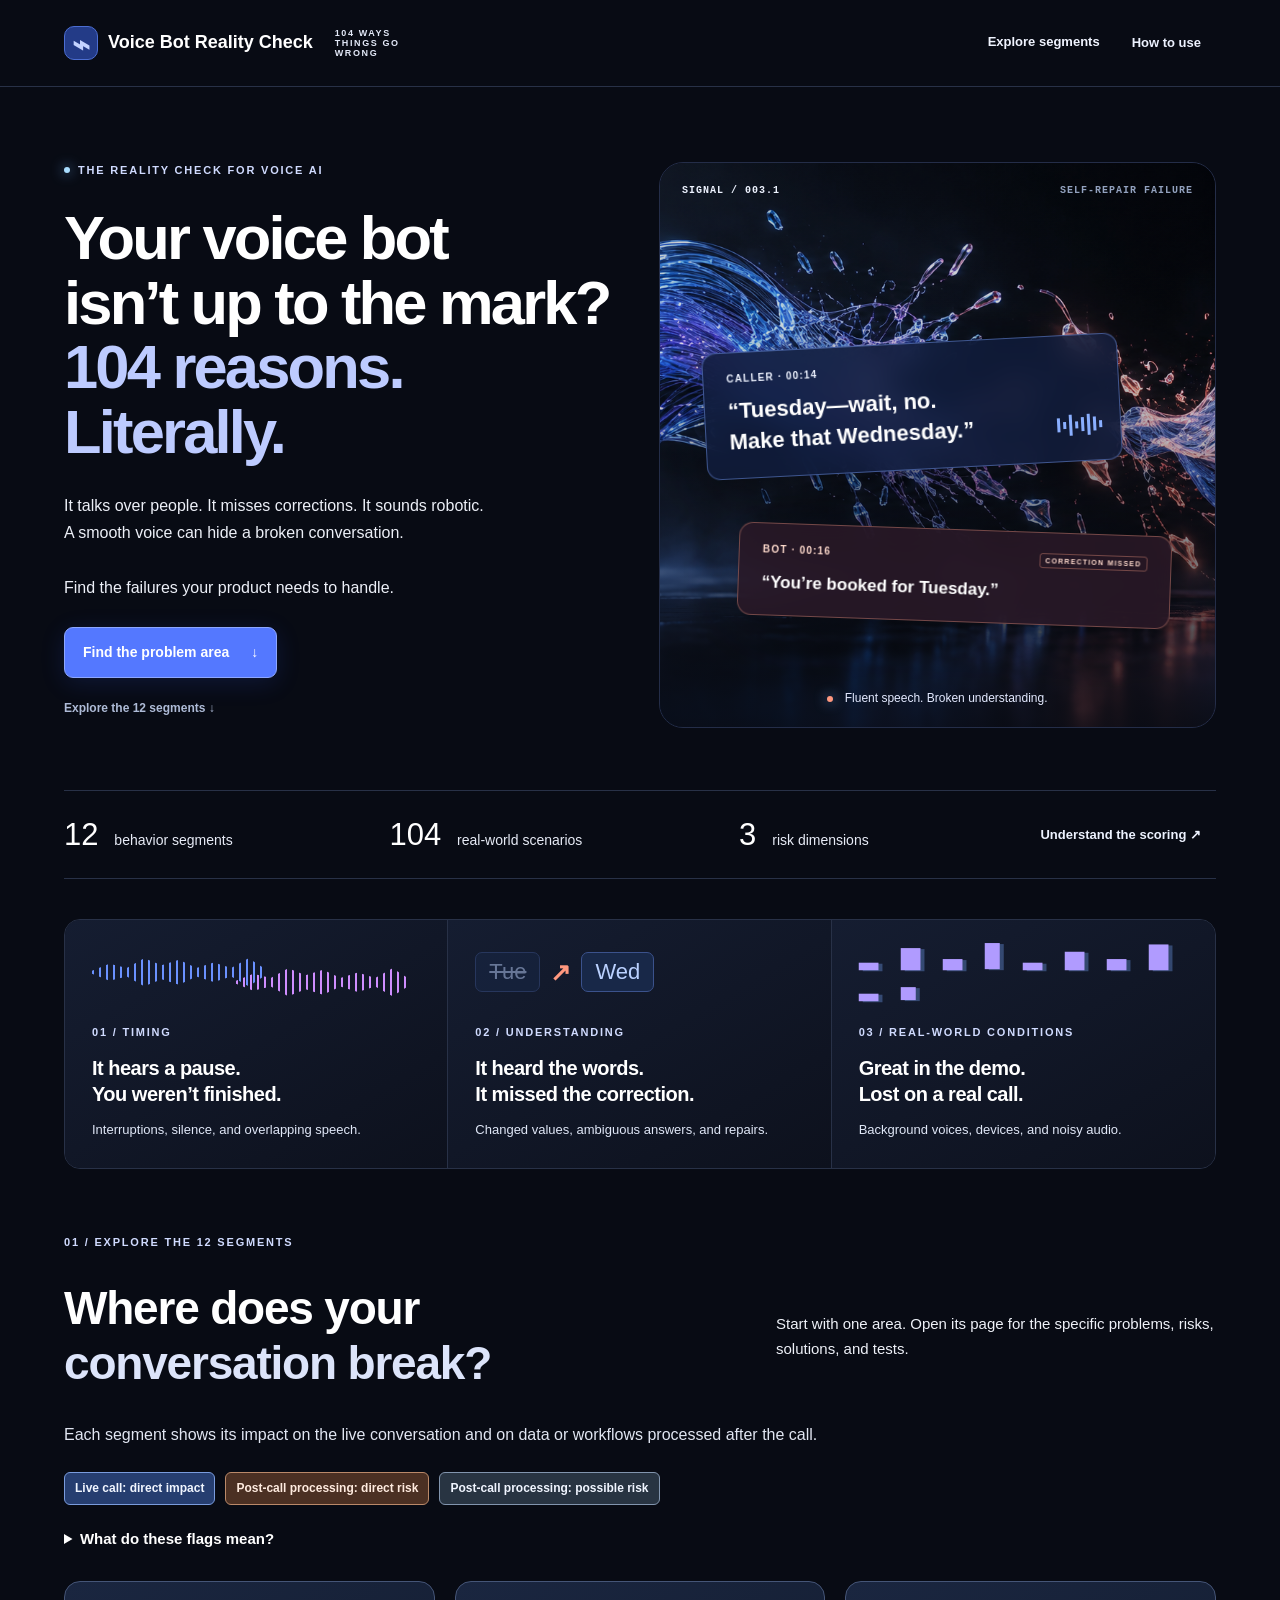
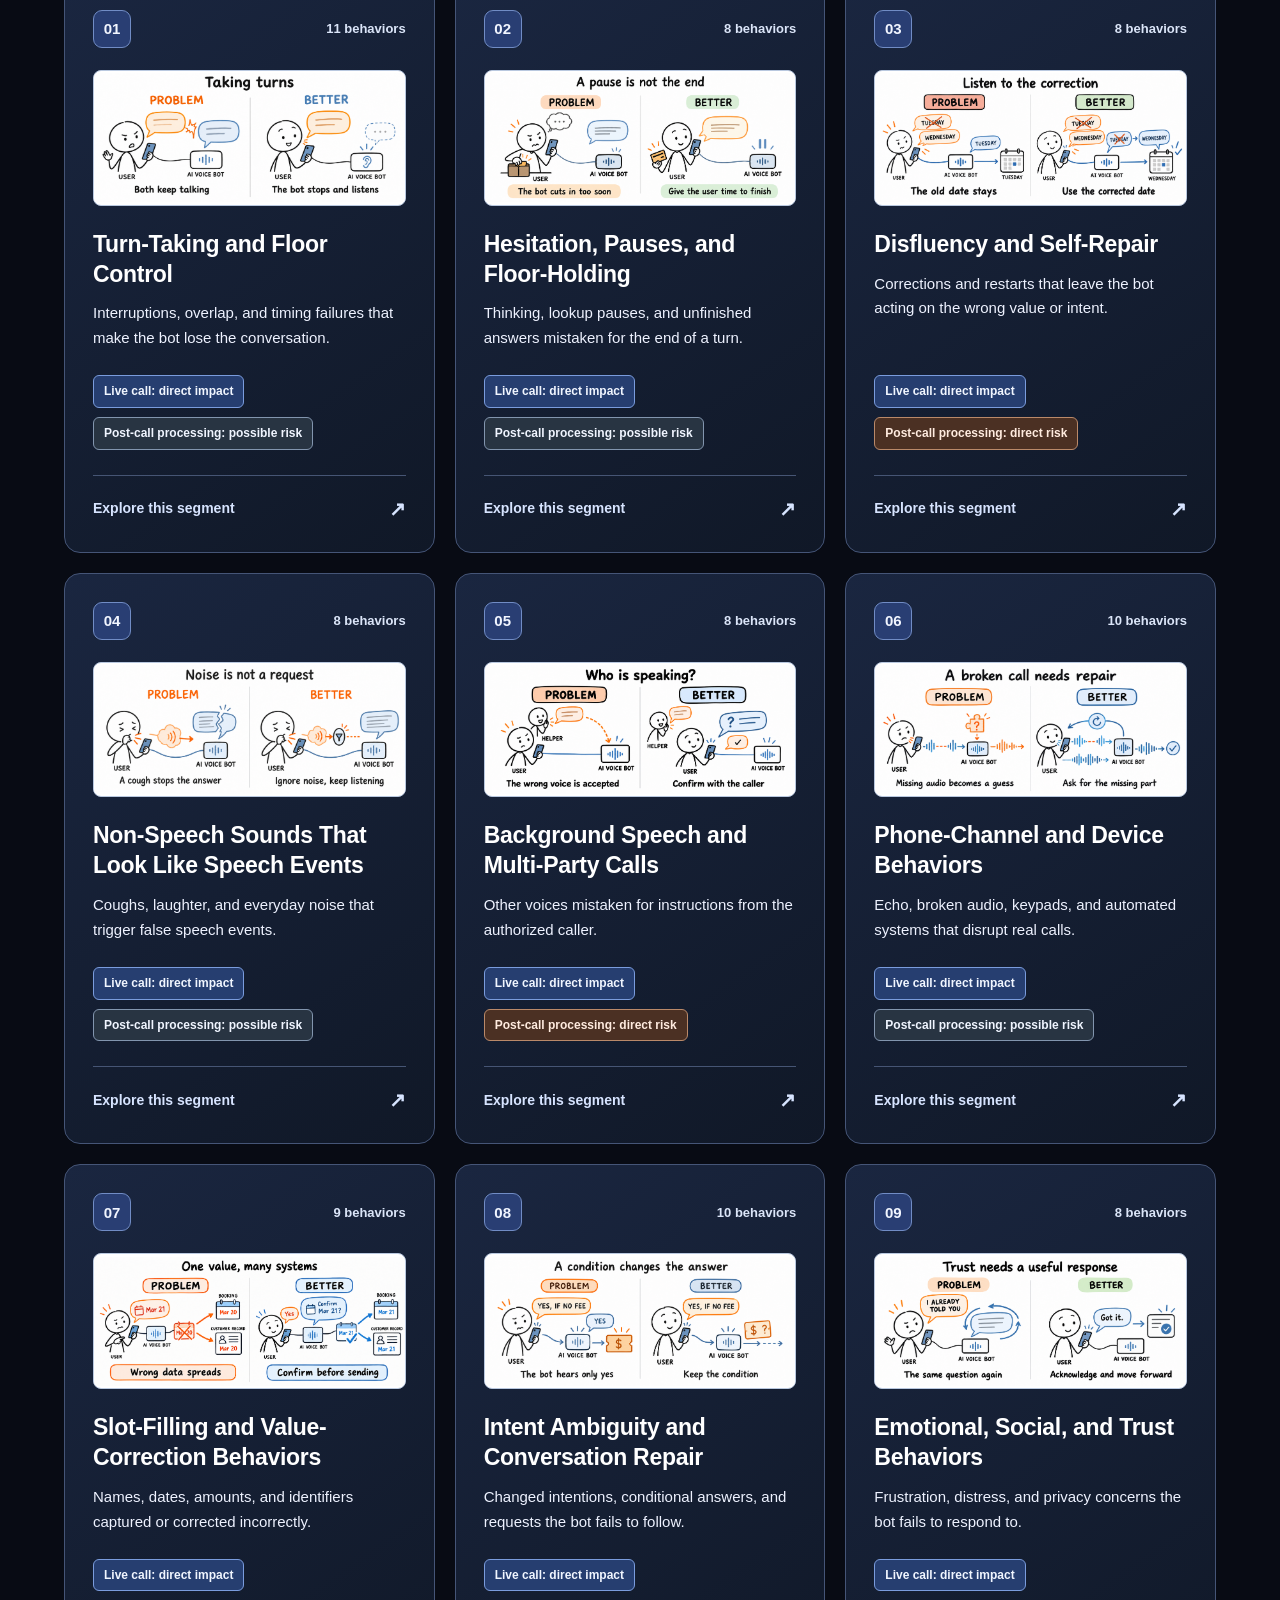
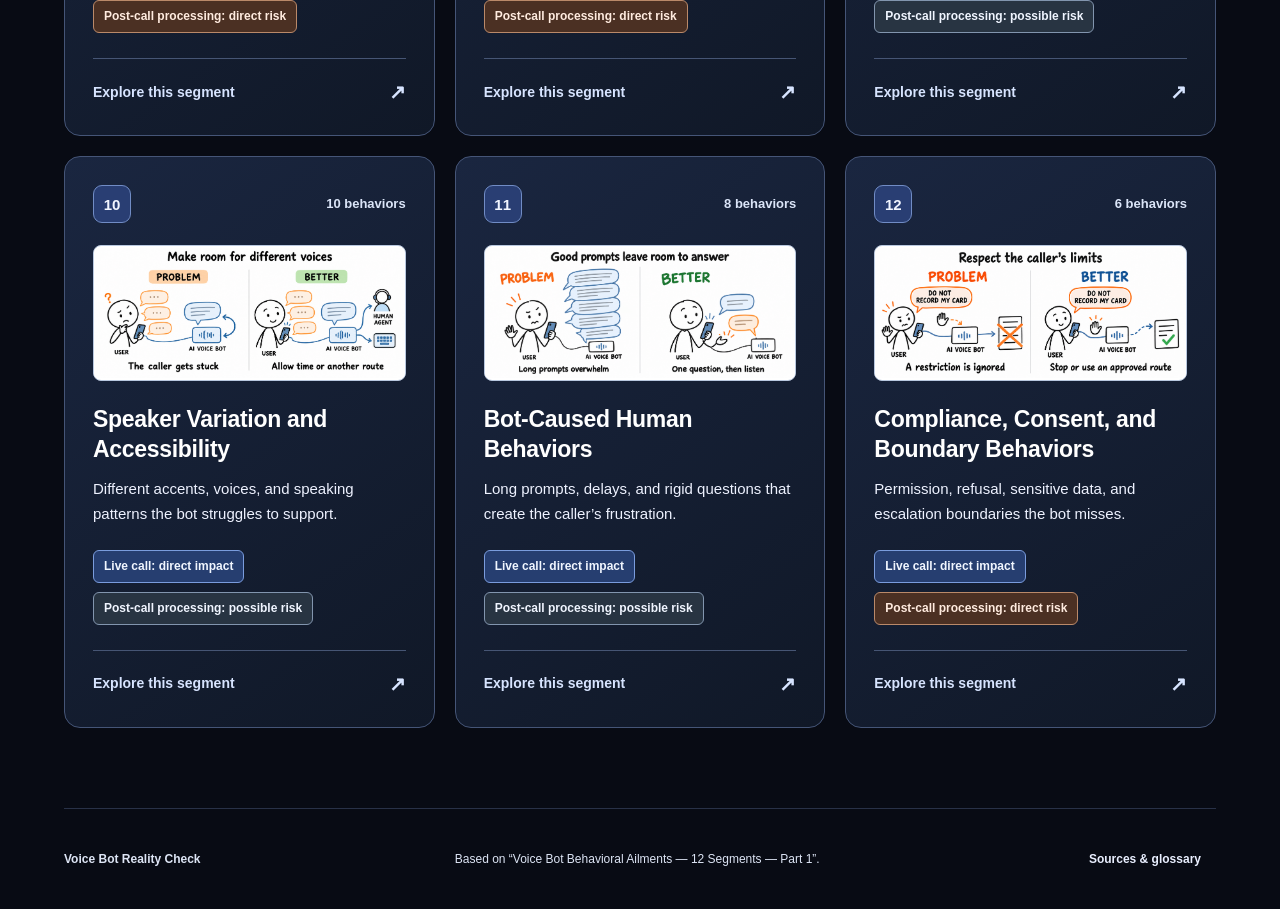
==== commit fab27f0e: "New Design Updating the website with new design and new way to navigate" ====
--- a/site/index.html
+++ b/site/index.html
@@ -1,10 +1,5 @@
-<!doctype html>
-<html lang="en"><head><meta charset="utf-8"><meta name="viewport" content="width=device-width,initial-scale=1"><meta name="description" content="Understand 104 voice bot failure patterns, explore suggested solutions, and learn how to test better conversations."><title>Why Your Voice Bot Fails — 104 Behaviors</title><link rel="stylesheet" href="style.css?v=top-three-6"></head>
-<body><header><a class="brand" href="#"><span class="logo">⌁</span> Voice Bot Reality Check<span class="edition">104 WAYS THINGS GO WRONG</span></a><nav><button id="exploreNav">Explore</button><button id="symptomNav">Find a problem</button><button id="about">How to use</button></nav></header>
-<main><section class="hero"><div><div class="eyebrow"><span class="live-dot"></span> THE REALITY CHECK FOR VOICE AI</div><h1>Your voice bot<br>isn’t up to the mark?<br><em>104 reasons.<br>Literally.</em></h1><p>It talks over people. It misses corrections. It sounds robotic.<br>A smooth voice can hide a broken conversation.<br><br>Find the failures your product needs to handle.</p><button class="primary" id="start">What’s going wrong with my bot? <span>↓</span></button><button class="textbtn" id="browse">See all 104 behaviors ↓</button></div><div class="hero-art"><img src="assets/conversation-fracture.png" alt="A luminous blue voice waveform breaks into misaligned fragments, illustrating a conversation failure."><div class="art-coordinate">SIGNAL / 003.1 <span>SELF-REPAIR FAILURE</span></div><div class="transcript human"><span>CALLER · 00:14</span>“Tuesday—wait, no.<br>Make that Wednesday.”<i class="soundbars"><b></b><b></b><b></b><b></b><b></b><b></b><b></b><b></b></i></div><div class="transcript bot"><span>BOT · 00:16 <em>CORRECTION MISSED</em></span>“You’re booked for Tuesday.”</div><div class="art-caption"><span class="live-dot"></span> Fluent speech. Broken understanding.</div></div></section>
+<!doctype html><html lang="en"><head><meta charset="utf-8"><meta name="viewport" content="width=device-width,initial-scale=1"><meta name="description" content="Explore 12 voice bot problem areas and their effects on live conversations and post-call processing."><title>Why Your Voice Bot Fails — 12 Segments</title><link rel="stylesheet" href="style.css?v=applicability-11"></head><body data-segment="0" data-root=""><header><a class="brand" href="index.html"><span class="logo">⌁</span> Voice Bot Reality Check<span class="edition">104 WAYS THINGS GO WRONG</span></a><nav><a class="nav-link" href="index.html#segments-home">Explore segments</a><button id="about">How to use</button></nav></header>
+<main><section class="hero"><div><div class="eyebrow"><span class="live-dot"></span> THE REALITY CHECK FOR VOICE AI</div><h1>Your voice bot<br>isn’t up to the mark?<br><em>104 reasons.<br>Literally.</em></h1><p>It talks over people. It misses corrections. It sounds robotic.<br>A smooth voice can hide a broken conversation.<br><br>Find the failures your product needs to handle.</p><button class="primary" id="start">Find the problem area <span>↓</span></button><button class="textbtn" id="browse">Explore the 12 segments ↓</button></div><div class="hero-art"><img src="assets/conversation-fracture.png" alt="A luminous blue voice waveform breaks into misaligned fragments, illustrating a conversation failure."><div class="art-coordinate">SIGNAL / 003.1 <span>SELF-REPAIR FAILURE</span></div><div class="transcript human"><span>CALLER · 00:14</span>“Tuesday—wait, no.<br>Make that Wednesday.”<i class="soundbars"><b></b><b></b><b></b><b></b><b></b><b></b><b></b><b></b></i></div><div class="transcript bot"><span>BOT · 00:16 <em>CORRECTION MISSED</em></span>“You’re booked for Tuesday.”</div><div class="art-caption"><span class="live-dot"></span> Fluent speech. Broken understanding.</div></div></section>
 <div class="stats"><span><b>12</b> behavior segments</span><span><b>104</b> real-world scenarios</span><span><b>3</b> risk dimensions</span><button id="method">Understand the scoring ↗</button></div>
-<section class="failure-strip" aria-label="Three ways voice conversations break"><article><div class="signalviz overlap" aria-hidden="true"><span></span><span></span></div><div><span class="mini-label">01 / TIMING</span><h3>It hears a pause.<br>You weren’t finished.</h3><p>Interruptions, silence, and overlapping speech.</p></div></article><article><div class="signalviz repair" aria-hidden="true"><span>Tue</span><b>↗</b><span>Wed</span></div><div><span class="mini-label">02 / UNDERSTANDING</span><h3>It heard the words.<br>It missed the correction.</h3><p>Changed values, ambiguous answers, and repairs.</p></div></article><article><div class="signalviz noise" aria-hidden="true"><span>▂ ▆ ▃ █ ▂ ▅ ▃ ▇ ▂ ▄</span></div><div><span class="mini-label">03 / REAL-WORLD CONDITIONS</span><h3>Great in the demo.<br>Lost on a real call.</h3><p>Background voices, devices, and noisy audio.</p></div></article></section><section id="checkup"><div class="section-index">01 / FIND YOUR FAILURE PATTERN</div><div class="checkup-heading"><h2>Sound familiar?<br><span>Start here.</span></h2><p>Five questions. Pick the symptoms you’re seeing.<br>We’ll point you to the segments worth investigating.</p></div><p class="muted">Select the symptoms that apply across these five questions. Leave a question unanswered if it does not apply. We’ll combine your answers and suggest up to three focus segments.</p><div id="questions" class="questions"></div><div id="recommendations" aria-live="polite"></div><p class="small">Suggested investigation areas based on your answers—not a diagnosis. A symptom can have several causes; verify them with real calls and testing.</p></section><section id="library"><div class="sectionhead"><div><div class="section-index">02 / EXPLORE THE FAILURE LIBRARY</div><h2 id="viewTitle">What matters to your project?</h2></div><span class="library-note">Problem → approach → test</span></div><p class="muted" id="viewHint">Start broad, then narrow down. Open any behavior for examples, risks, and suggested handling.</p>
-<div class="workspace"><aside><label for="context">PROJECT CONTEXT</label><select id="context"><option value="all">All contexts</option><option value="general">Conversation quality</option><option value="transactions">Bookings & transactions</option><option value="phone">Phone & outbound calls</option><option value="sensitive">Sensitive information & consent</option><option value="inclusive">Accessibility & caller diversity</option></select><p class="small">Context filters are editorial starting points, not automatic scope decisions.</p><div class="sideheading">BEHAVIOR SEGMENTS</div><div id="segments"></div></aside>
-<div class="results"><div class="filters"><input id="search" type="search" placeholder="Search behaviors, examples, or failures…" aria-label="Search behaviors"><select id="riskType" aria-label="Risk type"><option value="all">All risk types</option><option value="experience">Experience risk</option><option value="trust">Trust risk</option><option value="data">Data risk</option><option value="operational">Operational risk</option><option value="financial">Financial risk</option><option value="privacy">Privacy & security risk</option><option value="consent">Consent & boundary risk</option><option value="accessibility">Accessibility risk</option></select><select id="handling" aria-label="Primary handling stage"><option value="all">Any primary handling stage</option><option value="live">Handle in live call first</option><option value="after">Handle after call first</option></select><button id="tagHelp" class="tag-help">What do the tags mean?</button><select id="risk" aria-label="Risk score filter"><option value="0">Any risk score</option><option value="12">Score 12–15</option><option value="9">Score 9–11</option><option value="3">Score 3–8</option></select></div><div class="resultline"><span id="resultCount" aria-live="polite"></span><button id="reset">Reset filters</button><select id="sort" aria-label="Sort behaviors"><option value="source">Segment order</option><option value="risk">Highest risk first</option></select></div><div id="segmentIntro"></div><div id="cards"></div></div></div></section>
-<footer><b>Voice Bot Reality Check</b><span>Based on “Voice Bot Behavioral Ailments — 12 Segments — Part 1”.</span><button id="sources">Sources & glossary</button></footer></main>
-<dialog id="modal"><button class="close" aria-label="Close dialog">×</button><div id="modalBody"></div></dialog><div id="toast" role="status"></div><script src="data.js"></script><script src="solutions.js"></script><script src="risk-tags.js"></script><script src="app.js"></script></body></html>
+<section class="failure-strip" aria-label="Three ways voice conversations break"><article><div class="signalviz overlap" aria-hidden="true"><span></span><span></span></div><div><span class="mini-label">01 / TIMING</span><h3>It hears a pause.<br>You weren’t finished.</h3><p>Interruptions, silence, and overlapping speech.</p></div></article><article><div class="signalviz repair" aria-hidden="true"><span>Tue</span><b>↗</b><span>Wed</span></div><div><span class="mini-label">02 / UNDERSTANDING</span><h3>It heard the words.<br>It missed the correction.</h3><p>Changed values, ambiguous answers, and repairs.</p></div></article><article><div class="signalviz noise" aria-hidden="true"><span>▂ ▆ ▃ █ ▂ ▅ ▃ ▇ ▂ ▄</span></div><div><span class="mini-label">03 / REAL-WORLD CONDITIONS</span><h3>Great in the demo.<br>Lost on a real call.</h3><p>Background voices, devices, and noisy audio.</p></div></article></section><section id="segments-home" class="segment-directory"><div class="section-index">01 / EXPLORE THE 12 SEGMENTS</div><div class="checkup-heading"><h2>Where does your<br><span>conversation break?</span></h2><p>Start with one area. Open its page for the specific problems, risks, solutions, and tests.</p></div><p class="muted">Each segment shows its impact on the live conversation and on data or workflows processed after the call.</p><div class="impact-legend"><span class="impact-flag live-impact">Live call: direct impact</span><span class="impact-flag post-impact">Post-call processing: direct risk</span><span class="impact-flag possible-impact">Post-call processing: possible risk</span><details><summary>What do these flags mean?</summary><p>Live-call impact covers interruption, confusion, frustration, trust, and task completion while the caller is present. Post-call risk covers incorrect or incomplete data, attribution, records, or workflow outcomes that may need downstream review. “Direct” means a central failure pattern in the segment; “possible” means it depends on the behavior and workflow. These flags describe impact, not when every fix should be applied.</p></details></div><div class="segment-grid"><a class="segment-card" href="segments/turn-taking.html"><div class="segment-card-top"><span class="segment-number">01</span><span>11 behaviors</span></div><img class="segment-thumbnail" src="assets/segment-01-natural-labeled.png" alt="" loading="lazy"><h3>Turn-Taking and Floor Control</h3><p>Interruptions, overlap, and timing failures that make the bot lose the conversation.</p><div class="segment-impact"><span class="impact-flag live-impact">Live call: direct impact</span><span class="impact-flag possible-impact">Post-call processing: possible risk</span></div><span class="segment-open">Explore this segment <b>↗</b></span></a><a class="segment-card" href="segments/pauses.html"><div class="segment-card-top"><span class="segment-number">02</span><span>8 behaviors</span></div><img class="segment-thumbnail" src="assets/segment-02-natural-labeled.png" alt="" loading="lazy"><h3>Hesitation, Pauses, and Floor-Holding</h3><p>Thinking, lookup pauses, and unfinished answers mistaken for the end of a turn.</p><div class="segment-impact"><span class="impact-flag live-impact">Live call: direct impact</span><span class="impact-flag possible-impact">Post-call processing: possible risk</span></div><span class="segment-open">Explore this segment <b>↗</b></span></a><a class="segment-card" href="segments/self-repair.html"><div class="segment-card-top"><span class="segment-number">03</span><span>8 behaviors</span></div><img class="segment-thumbnail" src="assets/segment-03-natural-labeled.png" alt="" loading="lazy"><h3>Disfluency and Self-Repair</h3><p>Corrections and restarts that leave the bot acting on the wrong value or intent.</p><div class="segment-impact"><span class="impact-flag live-impact">Live call: direct impact</span><span class="impact-flag post-impact">Post-call processing: direct risk</span></div><span class="segment-open">Explore this segment <b>↗</b></span></a><a class="segment-card" href="segments/non-speech-sounds.html"><div class="segment-card-top"><span class="segment-number">04</span><span>8 behaviors</span></div><img class="segment-thumbnail" src="assets/segment-04-natural-labeled.png" alt="" loading="lazy"><h3>Non-Speech Sounds That Look Like Speech Events</h3><p>Coughs, laughter, and everyday noise that trigger false speech events.</p><div class="segment-impact"><span class="impact-flag live-impact">Live call: direct impact</span><span class="impact-flag possible-impact">Post-call processing: possible risk</span></div><span class="segment-open">Explore this segment <b>↗</b></span></a><a class="segment-card" href="segments/background-speech.html"><div class="segment-card-top"><span class="segment-number">05</span><span>8 behaviors</span></div><img class="segment-thumbnail" src="assets/segment-05-natural-labeled.png" alt="" loading="lazy"><h3>Background Speech and Multi-Party Calls</h3><p>Other voices mistaken for instructions from the authorized caller.</p><div class="segment-impact"><span class="impact-flag live-impact">Live call: direct impact</span><span class="impact-flag post-impact">Post-call processing: direct risk</span></div><span class="segment-open">Explore this segment <b>↗</b></span></a><a class="segment-card" href="segments/phone-and-devices.html"><div class="segment-card-top"><span class="segment-number">06</span><span>10 behaviors</span></div><img class="segment-thumbnail" src="assets/segment-06-natural-labeled.png" alt="" loading="lazy"><h3>Phone-Channel and Device Behaviors</h3><p>Echo, broken audio, keypads, and automated systems that disrupt real calls.</p><div class="segment-impact"><span class="impact-flag live-impact">Live call: direct impact</span><span class="impact-flag possible-impact">Post-call processing: possible risk</span></div><span class="segment-open">Explore this segment <b>↗</b></span></a><a class="segment-card" href="segments/value-capture.html"><div class="segment-card-top"><span class="segment-number">07</span><span>9 behaviors</span></div><img class="segment-thumbnail" src="assets/segment-07-natural-labeled.png" alt="" loading="lazy"><h3>Slot-Filling and Value-Correction Behaviors</h3><p>Names, dates, amounts, and identifiers captured or corrected incorrectly.</p><div class="segment-impact"><span class="impact-flag live-impact">Live call: direct impact</span><span class="impact-flag post-impact">Post-call processing: direct risk</span></div><span class="segment-open">Explore this segment <b>↗</b></span></a><a class="segment-card" href="segments/intent-and-repair.html"><div class="segment-card-top"><span class="segment-number">08</span><span>10 behaviors</span></div><img class="segment-thumbnail" src="assets/segment-08-natural-labeled.png" alt="" loading="lazy"><h3>Intent Ambiguity and Conversation Repair</h3><p>Changed intentions, conditional answers, and requests the bot fails to follow.</p><div class="segment-impact"><span class="impact-flag live-impact">Live call: direct impact</span><span class="impact-flag post-impact">Post-call processing: direct risk</span></div><span class="segment-open">Explore this segment <b>↗</b></span></a><a class="segment-card" href="segments/emotion-and-trust.html"><div class="segment-card-top"><span class="segment-number">09</span><span>8 behaviors</span></div><img class="segment-thumbnail" src="assets/segment-09-natural-labeled.png" alt="" loading="lazy"><h3>Emotional, Social, and Trust Behaviors</h3><p>Frustration, distress, and privacy concerns the bot fails to respond to.</p><div class="segment-impact"><span class="impact-flag live-impact">Live call: direct impact</span><span class="impact-flag possible-impact">Post-call processing: possible risk</span></div><span class="segment-open">Explore this segment <b>↗</b></span></a><a class="segment-card" href="segments/accessibility.html"><div class="segment-card-top"><span class="segment-number">10</span><span>10 behaviors</span></div><img class="segment-thumbnail" src="assets/segment-10-natural-labeled.png" alt="" loading="lazy"><h3>Speaker Variation and Accessibility</h3><p>Different accents, voices, and speaking patterns the bot struggles to support.</p><div class="segment-impact"><span class="impact-flag live-impact">Live call: direct impact</span><span class="impact-flag possible-impact">Post-call processing: possible risk</span></div><span class="segment-open">Explore this segment <b>↗</b></span></a><a class="segment-card" href="segments/bot-caused-behaviors.html"><div class="segment-card-top"><span class="segment-number">11</span><span>8 behaviors</span></div><img class="segment-thumbnail" src="assets/segment-11-natural-labeled.png" alt="" loading="lazy"><h3>Bot-Caused Human Behaviors</h3><p>Long prompts, delays, and rigid questions that create the caller’s frustration.</p><div class="segment-impact"><span class="impact-flag live-impact">Live call: direct impact</span><span class="impact-flag possible-impact">Post-call processing: possible risk</span></div><span class="segment-open">Explore this segment <b>↗</b></span></a><a class="segment-card" href="segments/consent-and-boundaries.html"><div class="segment-card-top"><span class="segment-number">12</span><span>6 behaviors</span></div><img class="segment-thumbnail" src="assets/segment-12-natural-labeled.png" alt="" loading="lazy"><h3>Compliance, Consent, and Boundary Behaviors</h3><p>Permission, refusal, sensitive data, and escalation boundaries the bot misses.</p><div class="segment-impact"><span class="impact-flag live-impact">Live call: direct impact</span><span class="impact-flag post-impact">Post-call processing: direct risk</span></div><span class="segment-open">Explore this segment <b>↗</b></span></a></div></section><footer><b>Voice Bot Reality Check</b><span>Based on “Voice Bot Behavioral Ailments — 12 Segments — Part 1”.</span><button id="sources">Sources & glossary</button></footer></main>
+<dialog id="modal"><button class="close" aria-label="Close dialog">×</button><div id="modalBody"></div></dialog><div id="toast" role="status"></div><script src="data.js"></script><script src="solutions.js"></script><script src="risk-tags.js"></script><script src="segment-guide.js"></script><script src="concepts.js"></script><script src="visuals.js"></script><script src="applicability.js"></script><script src="app.js"></script></body></html>
--- a/site/style.css
+++ b/site/style.css
@@ -2,3 +2,12 @@
 /* Readability: brighter text, stronger weights, and comfortable reading sizes. */
 :root{--ink:#fff;--muted:#e1e6f2;--green:#c7d6ff;--cyan:#a9ddff}body{font-family:Arial,Helvetica,sans-serif;font-weight:500;font-size:16px}h1,h2,h3,.brand,.transcript,.quote{font-family:Arial,Helvetica,sans-serif;font-weight:700}h1{letter-spacing:-2.8px}h1 em{color:#bdcbff}button,input,select,textarea{font-weight:600}button{font-size:14px}.hero p{color:#edf0f8;font-size:16px;font-weight:500}.eyebrow,.section-index,.mini-label{font-weight:700;color:#d0dbff;font-size:11px}.edition{color:#e3e9f8;font-weight:700;font-size:9px}.stats{font-size:14px;color:#e7ebf6}.stats button,nav button{font-size:13px;font-weight:700;color:#edf2ff}.checkup-heading p,#checkup>.muted{font-size:15px;color:#eef1f8}.checkup-heading h2 span{color:#dce4fa}.question legend{font-size:18px;font-weight:700;min-height:112px}.answer{font-size:14px;font-weight:600;line-height:1.5;color:#f5f7ff;background:#0c1322;min-height:90px;padding:12px 9px;border-color:#465572}.answer:has(input:checked){color:#fff;background:#2d4685}.question legend>span{font-size:12px;color:#e0e9ff}.unsure{font-size:12px;color:#e0e6f4}.recommendhead p,.recommenditem summary{font-size:14px;color:#fff}.recommenditem small{color:#dde5f6;font-size:12px}.checkempty{font-size:14px;color:#e7ebf6}.small{font-size:13px;color:#dfe5f2}.sideheading,label{font-size:11px;color:#e9eeff}.filters input{font-size:15px}.filters select,aside select{font-size:13px}#segments button{font-size:13px;font-weight:600;color:#e1e8f8}#segments .num{opacity:1;color:#baccf3;font-size:11px}.resultline,.resultline button,.resultline select{font-size:12px;color:#e0e7f7}.category{font-size:11px;color:#d5e0fa}.badge{font-size:12px;font-weight:700;color:#e9f0ff}.badge.high{color:#ffdbce}.card h3{font-size:21px;font-weight:700;color:#fff}.example{font-size:15px;color:#e7edfa;font-weight:500}.cardbottom{font-size:13px;font-weight:700}.tag,.cardbottom>span:last-child{color:#d2dfff}.transcript>span,.art-coordinate{color:#eef3ff;font-size:10px;font-weight:700}.art-caption{font-size:12px;color:#e4eaff}.transcript.bot>span{color:#ffdbcd}.failure-strip p{font-size:13px;color:#e0e7f7}.failure-strip h3{font-weight:700;font-size:20px}.library-note{color:#d7e3ff;font-size:13px;font-weight:700;white-space:nowrap}dialog{width:min(780px,94vw);background:#101827;border-color:#6881b3;font-size:16px}dialog p{font-size:16px;line-height:1.75;color:#f2f5fc}dialog h2{font-size:32px}dialog h3{font-size:22px;font-weight:700;color:#fff}dialog .muted{color:#e0e8fa}.detail-label{font-size:12px;letter-spacing:1.2px;font-weight:700;color:#ccdaff;margin:20px 0 10px}.quote{color:#fff;background:#20375e;font-size:22px}.problem-section{margin:28px 0}.solution-section{background:#182b48;border:1px solid #4d6e9f;border-radius:12px;padding:24px;margin:25px 0}.solution-section .detail-label{margin-top:0;color:#bfe5ff}.key-action{font-weight:700;color:#fff!important}.solution-section ol{padding-left:22px;margin-bottom:0}.solution-section li{font-size:16px;line-height:1.75;color:#f4f7ff;padding-left:5px;margin:12px 0}.test-section{border-left:3px solid #a7bbff;padding-left:22px;margin:30px 0}.guidance-note{font-size:13px!important;color:#d2dcef!important}.riskrow{font-size:15px}.source-note{font-size:12px!important;color:#d4dff5!important}summary{font-size:15px;font-weight:700;color:#fff}details p{font-size:15px;color:#edf1fa}footer{font-size:12px;color:#dde5f5}footer button{font-size:12px;color:#e9efff}a{color:#c4d8ff;text-underline-offset:3px}input::placeholder{color:#c9d3e8;opacity:1}@media(max-width:1100px){.questions{grid-template-columns:repeat(3,1fr);gap:14px}.question legend{min-height:95px}.answer{font-size:14px;min-height:80px}}@media(max-width:650px){.questions{grid-template-columns:1fr}.question legend{min-height:0;margin-bottom:20px}.answer{min-height:0;padding:14px;font-size:15px}.hero p{font-size:16px}.hero .primary{font-size:14px}.library-note{display:none}.card h3{font-size:21px}.sectionhead h2{font-size:27px}.hero{grid-template-columns:1fr}.solution-section{padding:18px}.test-section{padding-left:16px}.transcript.bot{font-size:17px}.transcript>span{font-size:10px}.checkup-heading p,#checkup>.muted{font-size:15px}}@media(min-width:1101px){.questions{grid-template-columns:repeat(5,1fr)}}
 .risk-tags{display:flex;flex-wrap:wrap;gap:7px;margin:2px 0 20px}.risk-tag,.stage-badge{display:inline-flex;align-items:center;border:1px solid;padding:5px 8px;border-radius:6px;font:700 12px/1.4 Arial,Helvetica,sans-serif;max-width:100%;text-align:left}.risk-tag.experience{color:#e5eaff;border-color:#5269a5;background:#263458}.risk-tag.trust{color:#f0e3ff;border-color:#8768ae;background:#3b2854}.risk-tag.data{color:#d8f4ff;border-color:#51839b;background:#183d50}.risk-tag.operational{color:#fff0cc;border-color:#9e844a;background:#493c20}.risk-tag.financial{color:#dcffe9;border-color:#529575;background:#204735}.risk-tag.privacy{color:#ffe1e6;border-color:#ab667a;background:#512638}.risk-tag.consent{color:#ffe7d6;border-color:#a67953;background:#513322}.risk-tag.accessibility{color:#e0fff9;border-color:#4a9182;background:#16473e}.stage-badge.live{color:#fff;border-color:#8baaff;background:#2d4685}.stage-badge.after{color:#fff0db;border-color:#b38d57;background:#49391f}.handling-preview{display:flex;flex-wrap:wrap;align-items:center;gap:8px;margin:0 0 20px}.handling-preview>span:last-child{font-size:12px;color:#e0e7f6}.handling-block{border-top:1px solid #526582;padding-top:20px;margin-top:20px}.handling-intro{font-size:15px!important}.after-limit{font-size:14px!important;color:#e3eaff!important;border-left:2px solid #b1c4f4;padding-left:14px;margin-top:22px}.tag-help{font-size:13px}.risk-explainer{padding:16px;border:1px solid #465b82;border-radius:9px;background:#162037}.risk-explainer dt{color:#fff;font-size:15px;font-weight:700;margin:20px 0 6px}.risk-explainer dd,.tag-glossary dd{color:#edf2ff;margin:0 0 16px;font-size:15px;line-height:1.7}.tag-glossary dt{margin-top:22px;margin-bottom:9px}.filters>select{flex:1 1 175px}.filters>.tag-help{flex:1 1 175px}.card .example{margin-bottom:18px}.card .cardbottom{margin-top:auto}.risk-tag[title]{cursor:help}@media(max-width:650px){.filters>select,.filters>.tag-help{flex-basis:100%}.risk-tags{gap:8px}.risk-tag,.stage-badge{font-size:13px;padding:6px 9px}}
+.nav-link{color:#f0f4ff;text-decoration:none;font-size:13px;font-weight:700;padding:10px 12px;border-radius:8px}.nav-link:hover{background:#22314e}.segment-directory{padding:65px 0 20px;scroll-margin-top:25px}.segment-grid{display:grid;grid-template-columns:repeat(3,minmax(0,1fr));gap:20px;margin-top:30px}.segment-card{display:flex;flex-direction:column;text-decoration:none;padding:28px;border:1px solid #455577;border-radius:16px;background:linear-gradient(145deg,#1a2640,#101827);color:#fff;transition:transform .2s,border-color .2s,background .2s;min-width:0}.segment-card:hover{transform:translateY(-5px);border-color:#a5c0ff;background:#1c2b49}.segment-card:focus-visible{outline:3px solid #bde5ff;outline-offset:4px}.segment-card-top{display:flex;justify-content:space-between;align-items:center;gap:10px;color:#dbe5f8;font-size:13px;font-weight:700}.segment-number{display:grid;place-items:center;width:38px;height:38px;background:#293e73;border:1px solid #718cc5;border-radius:9px;color:#f1f5ff;font:700 15px Arial}.segment-card h3{font-size:23px;line-height:1.3;margin:24px 0 12px;letter-spacing:-.3px}.segment-card>p{font-size:15px;line-height:1.65;color:#eef2ff;margin:0 0 24px}.segment-impact{display:flex;flex-direction:column;align-items:flex-start;gap:9px;margin-top:auto}.impact-flag{display:inline-block;border:1px solid;border-radius:6px;padding:7px 10px;font-size:12px;line-height:1.4;font-weight:700;text-align:left}.live-impact{background:#263e70;border-color:#7a9cdd;color:#f1f6ff}.post-impact{background:#4b3023;border-color:#ba8969;color:#ffebdf}.possible-impact{background:#283442;border-color:#8295ae;color:#f0f5ff}.segment-open{display:flex;justify-content:space-between;align-items:center;border-top:1px solid #465574;margin-top:25px;padding-top:18px;color:#d7e4ff;font-size:14px;font-weight:700}.segment-open b{font-size:20px}.impact-legend{display:flex;gap:10px;flex-wrap:wrap;align-items:flex-start;margin:24px 0}.impact-legend details{flex-basis:100%;border:0;margin:5px 0 0;padding-top:8px}.impact-legend details p{max-width:950px;font-size:14px;color:#e4ecfb}.segment-hero{padding:45px 0 38px;border-bottom:1px solid #3d4d6c}.back-link{display:inline-block;color:#d7e5ff;font-size:14px;font-weight:700;margin-bottom:30px;text-decoration:none}.back-link:hover{text-decoration:underline}.segment-hero h1{font-size:clamp(34px,4vw,56px);letter-spacing:-1.8px;max-width:970px;line-height:1.12}.segment-hero>p{font-size:17px;color:#edf2fc;max-width:920px;margin-bottom:25px}.segment-hero .segment-impact{flex-direction:row;flex-wrap:wrap}.segment-approach{display:grid;grid-template-columns:1.5fr 1fr;gap:30px;padding:35px 0;border-bottom:1px solid #3d4d6c}.segment-approach h2{font-size:27px}.segment-approach ul{padding-left:22px;color:#eef3ff;font-size:16px;line-height:1.7}.segment-approach li{margin:12px 0}.segment-success{background:#182b48;border:1px solid #56729b;border-radius:13px;padding:23px;align-self:center}.segment-success p{font-size:16px;font-weight:600;color:white}.segment-nav{display:flex;flex-direction:column;gap:8px}.segment-switch{display:flex;gap:8px;text-decoration:none;font-size:13px;font-weight:600;color:#e6edfd;padding:12px 8px;border:1px solid transparent;border-radius:8px}.segment-switch.active{background:#253c6d;border-color:#7793c9;color:#fff}.segment-switch:hover{background:#1d2b46}.segment-switch span{color:#c6d8ff;font-size:12px}.segment-nav .active span{color:white}.segment-nav{max-height:800px;overflow-y:auto}.segment-directory .checkup-heading h2{font-size:46px}@media(max-width:1000px){.segment-grid{grid-template-columns:repeat(2,minmax(0,1fr))}.segment-card{padding:23px}.segment-approach{grid-template-columns:1fr}.segment-success{align-self:auto}}@media(max-width:650px){.segment-grid{grid-template-columns:1fr;gap:16px}.segment-card{padding:24px}.segment-card h3{font-size:24px}.segment-impact .impact-flag{font-size:13px}.segment-directory{padding-top:45px}.segment-directory .checkup-heading h2{font-size:38px}.segment-hero{padding-top:30px}.segment-hero>p{font-size:16px}.segment-nav{display:flex;flex-direction:row;overflow-x:auto;padding-bottom:12px;max-height:none}.segment-switch{flex-shrink:0;width:180px;border-color:#465573}.segment-approach h2{font-size:25px}.segment-hero .segment-impact{flex-direction:column}}
+.concept-section{padding:45px 0;border-bottom:1px solid #425471}.concept-section h2{max-width:950px;font-size:34px;line-height:1.25}.visual-caption{max-width:900px;font-size:16px;color:#edf2ff;line-height:1.7}.teaching-art{margin:26px 0 30px;overflow:hidden;border:1px solid #59739c;border-radius:16px;background:#111b30}.teaching-art img{display:block;width:100%;height:auto;max-height:none;object-fit:contain}.teaching-art figcaption{display:grid;grid-template-columns:1fr 1fr;gap:20px;padding:16px 20px;background:#17243b;font-size:15px;color:#eef3ff}.teaching-art figcaption b{font-size:11px;letter-spacing:1px;display:block;color:#bfd3ff;margin-bottom:5px}.concept-controls{display:flex;gap:10px;flex-wrap:wrap;margin:22px 0}.concept-controls button{font-size:15px;padding:13px 20px;min-height:44px}.concept-controls button[aria-pressed=true]{background:#365caa;color:#fff;border-color:#a6c8ff}.concept-controls button[data-mode=bad][aria-pressed=true]{background:#643b3d;border-color:#e6a29a}.concept-flow{display:grid;grid-template-columns:repeat(4,minmax(0,1fr));gap:24px;margin:28px 0}.concept-step{position:relative;min-height:132px;background:#14233d;border:1px solid #617da7;padding:22px 18px;border-radius:11px;transition:background .25s,border-color .25s}.concept-flow.bad .concept-step:nth-last-child(-n+2){border-color:#c68780;background:#3d2932}.concept-flow.good .concept-step:nth-last-child(-n+2){border-color:#79b6ab;background:#173b3b}.step-line{display:flex;align-items:center;gap:10px;margin-bottom:17px}.step-number{display:grid;place-items:center;min-width:26px;height:26px;border:1px solid #7896c4;border-radius:6px;background:#2e436d;color:#edf4ff;font-size:11px;font-weight:700}.step-role{font-size:12px;letter-spacing:.5px;text-transform:uppercase;color:#e1ebff;font-weight:700}.concept-step strong{font-size:18px;line-height:1.45;display:block;color:#fff}.step-arrow{position:absolute;right:-21px;top:60px;color:#dbe9ff;font-size:25px;line-height:1;z-index:1}.concept-outcome{display:flex;gap:15px;align-items:center;padding:16px 20px;border-left:3px solid #e8a49a;background:#2b202c}.concept-outcome.good{border-color:#90d9bd;background:#142e2c}.concept-outcome>span{display:grid;place-items:center;width:30px;height:30px;flex:none;border-radius:50%;border:1px solid currentColor;font-size:20px;color:#ffe3d5}.concept-outcome.good>span{color:#d1ffe4}.concept-outcome p{margin:0;color:#f4f7ff;font-size:15px}.schematic-note{font-size:13px!important;color:#d4dff2!important;line-height:1.65}.risk-coverage{display:grid;grid-template-columns:1fr 1fr;gap:45px;padding:42px 0;border-bottom:1px solid #425471;align-items:start}.risk-coverage h2{font-size:28px}.risk-count-chart{display:flex;flex-direction:column;gap:8px}.risk-count-row{display:grid;grid-template-columns:minmax(140px,1.1fr) minmax(60px,1fr) 50px;gap:12px;align-items:center;border:0;border-radius:6px;padding:12px 8px;text-align:left;background:transparent;min-height:44px}.risk-count-row:hover{background:#223655}.risk-count-label{font-size:13px;color:#fff;font-weight:700}.count-track{height:12px;background:#344564;border-radius:3px;overflow:hidden}.count-fill{height:100%;display:block;background:#a9c3ff;border-radius:3px}.count-fill.trust{background:#d2adf6}.count-fill.data{background:#a5dfff}.count-fill.operational{background:#ffe1a0}.count-fill.financial{background:#b8f0cc}.count-fill.privacy{background:#ffbdcf}.count-fill.consent{background:#ffcfa7}.count-fill.accessibility{background:#b9f5e5}.risk-count-row strong{font-size:13px;color:#fff;text-align:right}.behavior-risk-visual{padding:20px 0;margin:22px 0;border-top:1px solid #526783;border-bottom:1px solid #526783}.behavior-risk-visual figcaption{font-weight:700;font-size:16px;color:#fff;margin-bottom:18px}.behavior-risk-visual figcaption small{display:block;color:#d6e3f9;font-size:12px;margin-top:7px}.risk-score-line{display:grid;grid-template-columns:minmax(150px,1.1fr) minmax(100px,1fr) 45px;gap:12px;align-items:center;margin:15px 0}.risk-score-line>span,.risk-score-line>b{font-size:13px;color:#f3f7ff}.score-blocks{display:grid;grid-template-columns:repeat(5,1fr);gap:5px}.score-blocks i{height:14px;border:1px solid #7184a4;border-radius:3px;background:#27354a}.score-blocks i.filled{background:#bfd2ff;border-color:#d7e5ff}.risk-score-line:nth-of-type(2) .filled{background:#e4c0ff;border-color:#f1deff}.risk-score-line:nth-of-type(3) .filled{background:#ffceac;border-color:#ffe7d6}.behavior-risk-visual p{font-size:12px!important;color:#d5e1f5!important;margin-bottom:0}@media(max-width:1000px){.concept-flow{grid-template-columns:1fr 1fr;gap:18px}.step-arrow{display:none}.risk-coverage{grid-template-columns:1fr;gap:20px}.concept-section h2{font-size:30px}}@media(max-width:650px){.concept-flow{grid-template-columns:1fr;gap:18px;margin:20px 0}.concept-step{min-height:0;padding:18px}.step-line{margin-bottom:10px}.concept-step strong{font-size:18px}.step-arrow{display:block;right:auto;left:26px;top:auto;bottom:-20px;transform:rotate(90deg);font-size:22px}.teaching-art img{max-height:none;min-height:180px;object-fit:contain}.teaching-art figcaption{font-size:13px;padding:13px}.concept-controls{display:grid;grid-template-columns:1fr 1fr}.concept-controls button{padding:12px 9px;font-size:14px}.concept-section h2{font-size:28px}.risk-count-row{grid-template-columns:minmax(120px,1fr) minmax(50px,.8fr) 45px;gap:10px}.risk-count-label{font-size:13px}.risk-score-line{grid-template-columns:1fr 1fr 42px;gap:7px}.risk-score-line>span{font-size:12px}.behavior-risk-visual{padding:18px 0}.teaching-art{margin:22px 0}.step-role{font-size:12px}}
+/* Plain workshop illustrations on white, with high-contrast captions. */
+.teaching-art{background:#fff;border-color:#c9d1df;box-shadow:none}.teaching-art img{background:#fff;object-fit:contain}.teaching-art figcaption{background:#fff;color:#1d293b;border-top:1px solid #d9dee7;font-weight:600}.teaching-art figcaption b{color:#344d73}
+.illustration-open{display:block;background:#fff;color:#172437}.illustration-open:focus-visible{outline:4px solid #3c65ae;outline-offset:-4px}.teaching-art figcaption{padding:20px 24px;gap:18px 28px}.teaching-art .art-takeaway{grid-column:1/-1;margin:2px 0 0;color:#16243b;font-size:16px;font-weight:700;line-height:1.6}.teaching-art .art-role-key{grid-column:1/-1;color:#25334d;font-size:13px;line-height:1.65;margin:0}.teaching-art .art-role-key b{display:inline;color:#25334d;font-size:13px;letter-spacing:0;margin:0}.art-zoom{grid-column:1/-1;color:#214a8c;text-decoration:underline;font-size:14px;font-weight:700;justify-self:start}.segment-thumbnail{width:100%;height:auto;aspect-ratio:2.3;object-fit:contain;display:block;background:#fff;border:1px solid #b9c8df;border-radius:8px;margin:22px 0 0}@media(max-width:650px){.teaching-art figcaption{padding:17px;gap:15px}.teaching-art .art-takeaway{font-size:15px}.segment-thumbnail{margin-top:20px}.art-zoom{padding:7px 0;min-height:36px}}
+.segment-applicability{padding:38px 0;border-bottom:1px solid #536781}.segment-applicability h2{font-size:30px}.applicability-grid{display:grid;grid-template-columns:1fr 1fr;gap:26px;margin-top:22px}.applicability-grid>div{padding:22px;border:1px solid #607aa6;border-radius:12px;background:#15253e}.applicability-grid>div+div{background:#1b2635;border-color:#8494ae}.applicability-grid h3{margin:0 0 12px;font-size:20px;color:#fff}.applicability-grid p{font-size:16px;line-height:1.75;color:#f2f5ff;margin:0}.scope-note{font-size:14px;line-height:1.7;color:#dbe6fa;max-width:1050px;margin:20px 0 0}.behavior-applicability{margin:26px 0}.behavior-applicability .applicability-grid{margin-top:15px;gap:16px}.behavior-applicability .applicability-grid>div{padding:18px}.behavior-applicability .applicability-grid h3{font-size:18px}.behavior-applicability .applicability-grid p{font-size:15px}@media(max-width:800px){.applicability-grid{grid-template-columns:1fr;gap:16px}.segment-applicability h2{font-size:27px}.applicability-grid>div{padding:20px}}
+
+/* Segment problem libraries use the full available width. */
+.workspace.workspace-full{grid-template-columns:minmax(0,1fr)}
